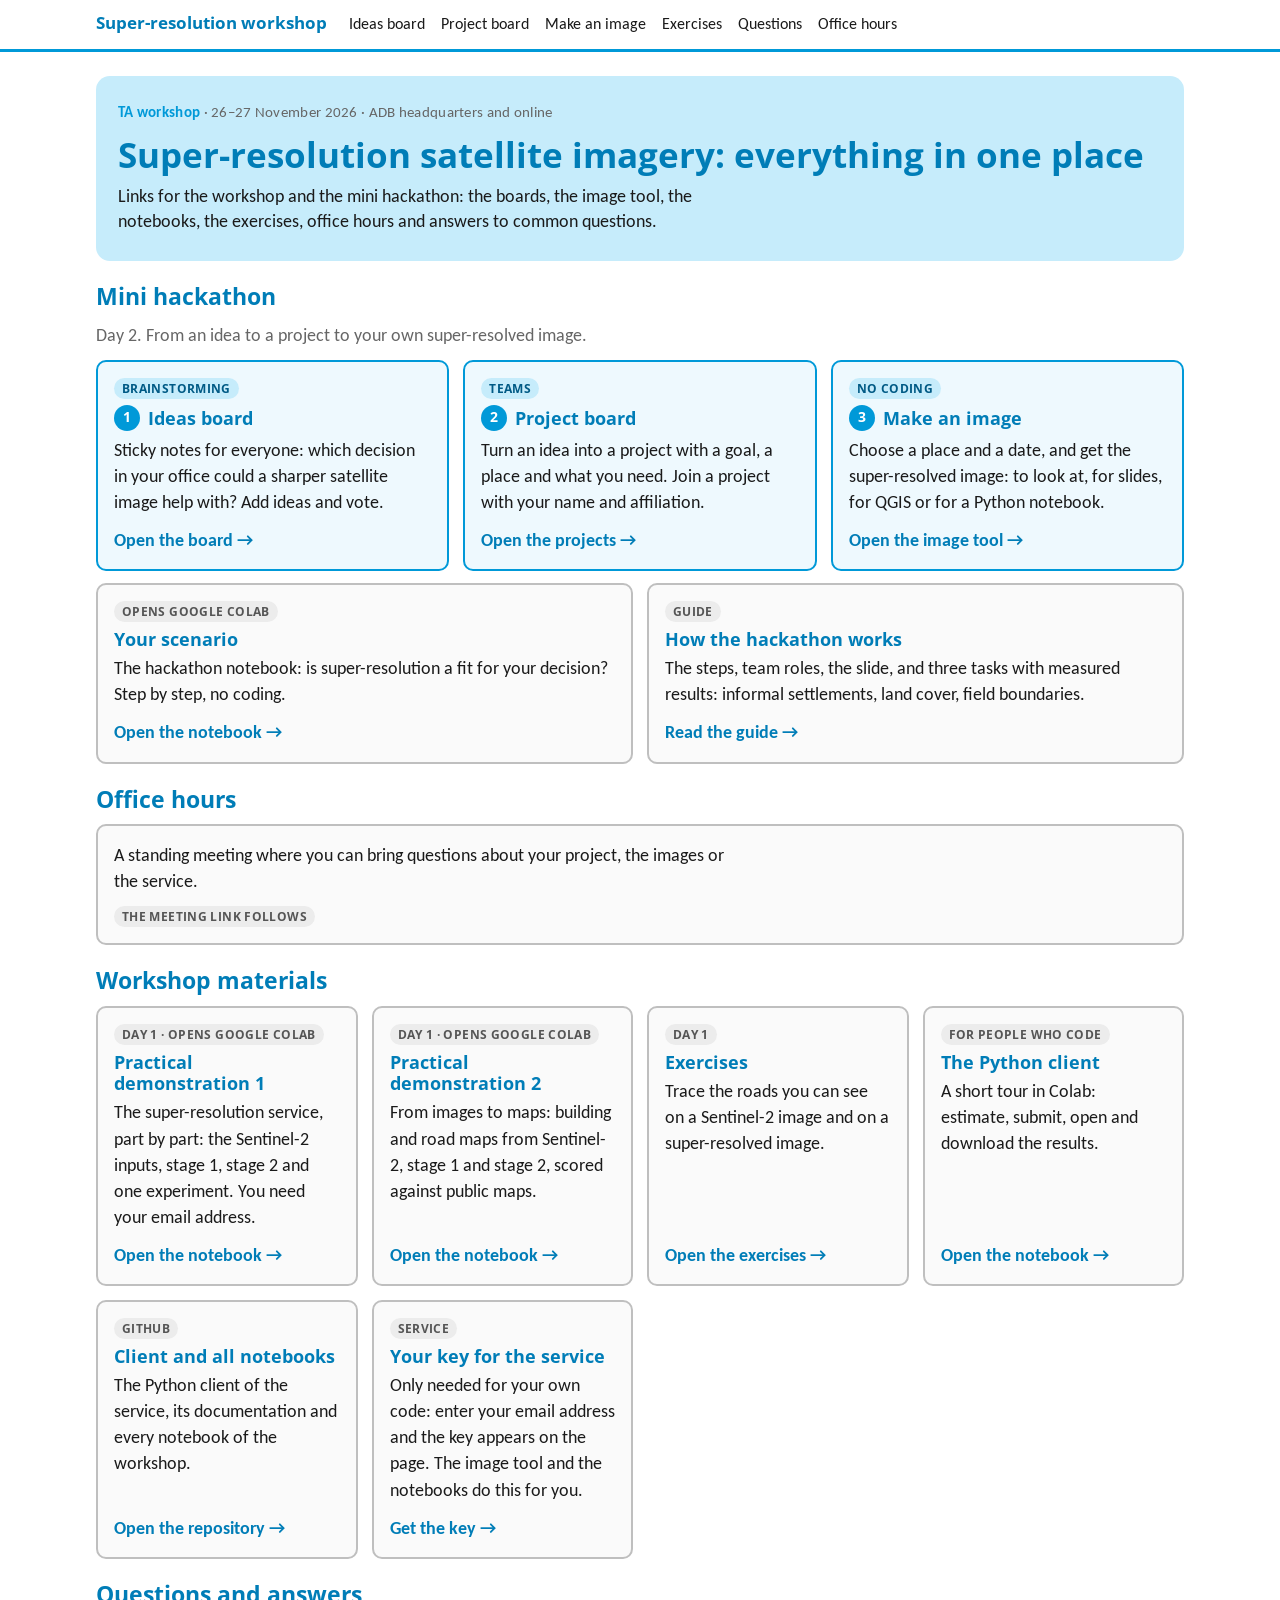
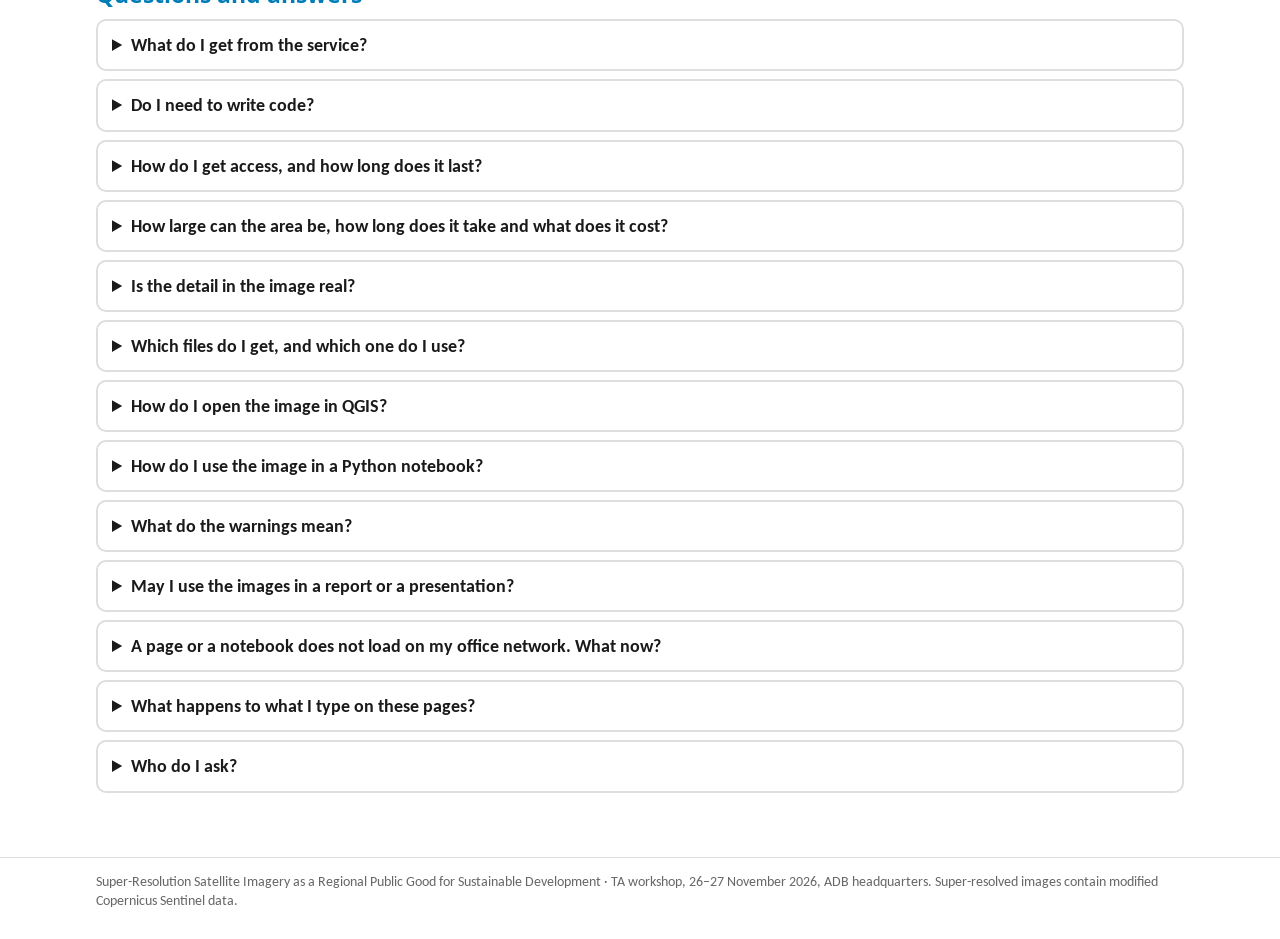
==== index.html @ 52cfe395 "Landing page for the workshop, with boards, image tool and questions The site root is now the landin" ====
<!doctype html>
<html lang="en">
<head>
<meta charset="utf-8">
<meta name="viewport" content="width=device-width,initial-scale=1,viewport-fit=cover">
<title>Super-resolution workshop · SSTA</title>
<meta name="description" content="Links for the workshop on super-resolution satellite imagery, 26–27 November 2026: ideas board, project board, image tool, notebooks, exercises, office hours and questions.">
<link rel="icon" href="data:,">
<link rel="preconnect" href="https://fonts.googleapis.com">
<link rel="stylesheet" href="https://fonts.googleapis.com/css2?family=Carlito:wght@400;700&family=Open+Sans:wght@700&display=swap">
<link rel="stylesheet" href="assets/site.css">
<style>
.hero { background: var(--wash); border-radius: 14px; padding: 26px 22px; display: flex; flex-direction: column; gap: 10px; }
.hero h1 { font-size: 2.2rem; }
.steps-row { counter-reset: st; }
#hackathon .tiles { grid-template-columns: repeat(auto-fit, minmax(245px, 1fr)); }
.steps-row .tile h3::before { counter-increment: st; content: counter(st); display: inline-grid; place-items: center; width: 26px; height: 26px; margin-right: 8px;
  border-radius: 50%; background: var(--brand); color: #fff; font-size: .9rem; vertical-align: 2px; }
section { display: flex; flex-direction: column; gap: 12px; scroll-margin-top: 12px; }
@media (max-width: 560px) { .hero h1 { font-size: 1.7rem; } }
</style>
</head>
<body>
<header class="top" data-root="" data-page="home"></header>
<main class="wrap">
  <div class="hero">
    <div class="eyebrow"><b>TA workshop</b> · 26–27 November 2026 · ADB headquarters and online</div>
    <h1>Super-resolution satellite imagery: everything in one place</h1>
    <p class="lead">Links for the workshop and the mini hackathon: the boards, the image tool, the notebooks, the exercises, office hours and answers to common questions.</p>
  </div>

  <section id="hackathon">
    <h2>Mini hackathon</h2>
    <p class="muted">Day 2. From an idea to a project to your own super-resolved image.</p>
    <div class="tiles steps-row">
      <a class="tile main" href="ideas/" data-keep>
        <span class="tag">Brainstorming</span>
        <h3>Ideas board</h3>
        <span>Sticky notes for everyone: which decision in your office could a sharper satellite image help with? Add ideas and vote.</span>
        <span class="go">Open the board →</span>
      </a>
      <a class="tile main" href="projects/" data-keep>
        <span class="tag">Teams</span>
        <h3>Project board</h3>
        <span>Turn an idea into a project with a goal, a place and what you need. Join a project with your name and affiliation.</span>
        <span class="go">Open the projects →</span>
      </a>
      <a class="tile main" href="sr/">
        <span class="tag">No coding</span>
        <h3>Make an image</h3>
        <span>Choose a place and a date, and get the super-resolved image: to look at, for slides, for QGIS or for a Python notebook.</span>
        <span class="go">Open the image tool →</span>
      </a>
    </div>
    <div class="tiles">
      <a class="tile" href="https://colab.research.google.com/github/adb-sr/sr-client/blob/main/notebooks/hackathon/scenario/hackathon_scenario.ipynb" target="_blank" rel="noopener">
        <span class="tag grey">Opens Google Colab</span>
        <h3>Your scenario</h3>
        <span>The hackathon notebook: is super-resolution a fit for your decision? Step by step, no coding.</span>
        <span class="go">Open the notebook →</span>
      </a>
      <a class="tile" href="https://github.com/adb-sr/sr-client/blob/main/notebooks/hackathon/README.md" target="_blank" rel="noopener">
        <span class="tag grey">Guide</span>
        <h3>How the hackathon works</h3>
        <span>The steps, team roles, the slide, and three tasks with measured results: informal settlements, land cover, field boundaries.</span>
        <span class="go">Read the guide →</span>
      </a>
    </div>
  </section>

  <section id="office-hours">
    <h2>Office hours</h2>
    <div class="panel" id="ohPanel">
      <p id="ohText">A standing meeting where you can bring questions about your project, the images or the service.</p>
      <div class="row"><a class="btn go" id="ohLink" target="_blank" rel="noopener" hidden>Join the office hours meeting</a>
        <span class="tag grey" id="ohSoon">The meeting link follows</span><b id="ohWhen"></b></div>
    </div>
  </section>

  <section id="materials">
    <h2>Workshop materials</h2>
    <div class="tiles">
      <a class="tile" href="https://colab.research.google.com/github/adb-sr/sr-client/blob/main/notebooks/demo1_super_resolution.ipynb" target="_blank" rel="noopener">
        <span class="tag grey">Day 1 · Opens Google Colab</span>
        <h3>Practical demonstration 1</h3>
        <span>The super-resolution service, part by part: the Sentinel-2 inputs, stage 1, stage 2 and one experiment. You need your email address.</span>
        <span class="go">Open the notebook →</span>
      </a>
      <a class="tile" href="https://colab.research.google.com/github/adb-sr/sr-client/blob/main/notebooks/demo2_use_cases.ipynb" target="_blank" rel="noopener">
        <span class="tag grey">Day 1 · Opens Google Colab</span>
        <h3>Practical demonstration 2</h3>
        <span>From images to maps: building and road maps from Sentinel-2, stage 1 and stage 2, scored against public maps.</span>
        <span class="go">Open the notebook →</span>
      </a>
      <a class="tile" href="exercises/" data-keep>
        <span class="tag grey">Day 1</span>
        <h3>Exercises</h3>
        <span>Trace the roads you can see on a Sentinel-2 image and on a super-resolved image.</span>
        <span class="go">Open the exercises →</span>
      </a>
      <a class="tile" href="https://colab.research.google.com/github/adb-sr/sr-client/blob/main/notebooks/workshop.ipynb" target="_blank" rel="noopener">
        <span class="tag grey">For people who code</span>
        <h3>The Python client</h3>
        <span>A short tour in Colab: estimate, submit, open and download the results.</span>
        <span class="go">Open the notebook →</span>
      </a>
      <a class="tile" href="https://github.com/adb-sr/sr-client" target="_blank" rel="noopener">
        <span class="tag grey">GitHub</span>
        <h3>Client and all notebooks</h3>
        <span>The Python client of the service, its documentation and every notebook of the workshop.</span>
        <span class="go">Open the repository →</span>
      </a>
      <a class="tile" id="keyLink" href="#" target="_blank" rel="noopener">
        <span class="tag grey">Service</span>
        <h3>Your key for the service</h3>
        <span>Only needed for your own code: enter your email address and the key appears on the page. The image tool and the notebooks do this for you.</span>
        <span class="go">Get the key →</span>
      </a>
    </div>
  </section>

  <section id="faq">
    <h2>Questions and answers</h2>
    <div class="faq">
      <details><summary>What do I get from the service?</summary><div class="a">
        <p>You choose a place and a date. The service finds clear Sentinel-2 images (10 m pixels) from around that date and makes a super-resolved image with 2.5 m pixels, in red, green, blue and near-infrared.</p>
        <ul><li><b>Stage 1</b> combines up to 8 Sentinel-2 images of the same place into one sharper image.</li>
          <li><b>Stage 2</b> refines the stage 1 image with a diffusion model. It looks sharper, and more of its fine detail is generated by the model.</li></ul>
      </div></details>
      <details><summary>Do I need to write code?</summary><div class="a">
        <p>No. <a href="sr/">Make an image</a> runs in the browser. The notebooks run in Google Colab with nothing to install: you run the cells from top to bottom. If you do code, the <a href="https://github.com/adb-sr/sr-client" target="_blank" rel="noopener">Python client</a> gives you the same service in a few lines.</p>
      </div></details>
      <details><summary>How do I get access, and how long does it last?</summary><div class="a">
        <p>Type your email address on the <a href="sr/">Make an image</a> page or in a notebook. The service makes a key for that address, and the same address always gets the same key back. Nothing is sent to your inbox.</p>
        <p>A workshop key allows areas up to 5 km × 5 km and has a budget of USD 3. Keys from the workshop sign-up stop working on 28 November 2026 at 08:00 Manila time. If you want to continue after that, come to the <a href="#office-hours">office hours</a>.</p>
      </div></details>
      <details><summary>How large can the area be, how long does it take and what does it cost?</summary><div class="a">
        <div class="scroll-x"><table class="plain">
          <tr><th>Area</th><th>Time, both stages</th><th>From your budget</th></tr>
          <tr><td>2 km × 2 km</td><td>about 2 to 6 minutes</td><td>about USD 0.10</td></tr>
          <tr><td>5 km × 5 km (the largest)</td><td>about 6 to 8 minutes</td><td>about USD 0.35</td></tr>
        </table></div>
        <p>Stage 1 alone is faster and costs much less. “Check first” on the image page shows the cost for your area before anything runs, and that check is free. If someone made the same image with the same settings in the last three days, you get it at once and it costs nothing. The ready-made areas work this way.</p>
      </div></details>
      <details><summary>Is the detail in the image real?</summary><div class="a">
        <p>Not all of it. Stage 1 is built from several real Sentinel-2 images of the place. Stage 2 adds detail that looks plausible for this kind of place: the outline of a large building is usually right, the texture of a roof may be invented.</p>
        <p>So treat fine detail as a good guess, not a measurement. Before a decision depends on it, test the images for your task against a real high-resolution image or a field visit. Where you need measured values, for example a vegetation index, use stage 1 or the Sentinel-2 image.</p>
      </div></details>
      <details><summary>Which files do I get, and which one do I use?</summary><div class="a">
        <div class="scroll-x"><table class="plain">
          <tr><th>For</th><th>File</th><th>What it is</th></tr>
          <tr><td>Slides, documents</td><td><code>stage2_preview.png</code>, <code>stage1_preview.png</code></td><td>Colour picture, ready to paste</td></tr>
          <tr><td>QGIS, GIS, analysis</td><td><code>stage2_sr.tif</code>, <code>stage1_sr.tif</code></td><td>GeoTIFF with red, green, blue and near-infrared at 2.5 m, as reflectance × 10000</td></tr>
          <tr><td>Comparison</td><td><code>lr_reference.tif</code></td><td>The Sentinel-2 input (10 m) on the same grid</td></tr>
          <tr><td>Quality check</td><td><code>validity.tif</code></td><td>0 no data · 1 valid · 2 fewer than 4 different clear images</td></tr>
          <tr><td>More bands</td><td><code>bands20_sr.tif</code></td><td>Red-edge and short-wave infrared bands at 2.5 m</td></tr>
          <tr><td>Record</td><td><code>manifest.json</code></td><td>The Sentinel-2 images used, the settings, the cost and the warnings</td></tr>
        </table></div>
        <p>Files are kept for 30 days. A download link works for 7 days; open the image again on the image page to get fresh links.</p>
      </div></details>
      <details><summary>How do I open the image in QGIS?</summary><div class="a">
        <ol><li>On the image page, download <code>stage2_sr.tif</code> (or copy its link).</li>
          <li>Drag the file into QGIS. For a link: Layer → Add Layer → Add Raster Layer, source type “Protocol: HTTP(S)”, paste the link.</li>
          <li>If the image looks dark: Layer Properties → Symbology, set Min 0 and Max 3000 for the red, green and blue band. Bands 1 to 4 are red, green, blue and near-infrared.</li></ol>
      </div></details>
      <details><summary>How do I use the image in a Python notebook?</summary><div class="a">
        <p>The image page shows these lines with your own image filled in:</p>
        <pre>!pip install -q "sr-client[geo,viz] @ git+https://github.com/adb-sr/sr-client"
from sr_client import SRClient
sr = SRClient("srk_...", url="<span class="svc"></span>")
job = sr.job("the id of your image")
image = job.open("stage2_sr.tif")     # xarray, reflectance 0 to 1
job.download("results/")              # all files</pre>
      </div></details>
      <details><summary>What do the warnings mean?</summary><div class="a">
        <p>A warning never stops an image. It tells you where to look twice.</p>
        <ul><li><b>water</b>: much of the area is water. Super-resolution removes detail in shallow water, so use the Sentinel-2 image there.</li>
          <li><b>low_diversity</b>: fewer than 4 different clear Sentinel-2 images were found for part of the area. The result can be less sharp there. A longer search period or a higher cloud limit helps.</li>
          <li><b>nodata</b>: part of the area has no clear image and stays empty.</li>
          <li><b>haze</b>: the Sentinel-2 images look hazy. Try another date.</li>
          <li><b>missing_tiles</b>: part of the area could not be processed. Run it again.</li></ul>
      </div></details>
      <details><summary>May I use the images in a report or a presentation?</summary><div class="a">
        <p>Yes. Say that it is a super-resolved (AI-enhanced) Sentinel-2 image, so that nobody takes it for a real high-resolution photo, and add the credit “Contains modified Copernicus Sentinel data” with the year of the image.</p>
      </div></details>
      <details><summary>A page or a notebook does not load on my office network. What now?</summary><div class="a">
        <p>Some office networks block this site, Google Colab or the image service. Try mobile data or another network. The tracing exercise also exists <a href="exercises/">as a Colab notebook</a>. If nothing works, follow on a teammate's screen and tell the workshop team.</p>
      </div></details>
      <details><summary>What happens to what I type on these pages?</summary><div class="a">
        <ul><li><b>Ideas and projects</b> (text, name, affiliation) are stored in a Google Sheet of the workshop team, and everyone with the link can read them on the boards.</li>
          <li><b>Your email address</b> on the image page goes only to the image service, which stores it with your key. Your key is kept in your own browser.</li>
          <li><b>The tracing exercise</b> stores your lines and scores without a name.</li></ul>
      </div></details>
      <details><summary>Who do I ask?</summary><div class="a">
        <p id="contact">Ask the workshop team in the room or in the meeting chat, or come to the <a href="#office-hours">office hours</a>.</p>
      </div></details>
    </div>
  </section>
</main>
<footer class="foot"></footer>
<script src="config.js"></script>
<script src="assets/site.js"></script>
<script>
// keep a rehearsal session (?s=name) on the links to the boards and exercises
const keep = location.search.match(/[?&]s=[\w-]+/);
if (keep) for (const a of document.querySelectorAll("a[data-keep]")) a.href += "?" + keep[0].slice(1);
// links that come from config.js
$("keyLink").href = SR_SERVICE + "/signup";
for (const s of document.querySelectorAll(".svc")) s.textContent = SR_SERVICE;
const oh = safeUrl(OFFICE_HOURS.url);
if (oh) { $("ohLink").href = oh; $("ohLink").hidden = false; $("ohSoon").hidden = true; }
if (OFFICE_HOURS.when) $("ohWhen").textContent = OFFICE_HOURS.when;
if (CONTACT.email || CONTACT.name) {
  const p = $("contact"); p.append(" You can also write to ");
  p.append(CONTACT.email ? el("a", { href: "mailto:" + CONTACT.email, text: CONTACT.name || CONTACT.email }) : CONTACT.name, ".");
}
// open the answer a link points to
if (location.hash === "#faq") document.getElementById("faq").scrollIntoView();
</script>
</body>
</html>
---- assets/site.css ----
/* SSTA workshop site: the look of the slides (white page, ADB-blue Segoe UI headings, Calibri body,
   light-grey rounded cards; green = our model, grey = Sentinel-2). Single light look.
   The tracing exercise keeps its own exercises/trace/style.css with the same colours. */
:root {
  --page: #ffffff;
  --ink: #1a1a1a;
  --muted: #666666;
  --title: #007db7;
  --brand: #0099d8;
  --wash: #c6ecfb;
  --wash-soft: #eef9fe;
  --card: #fafafa;
  --card-edge: #bfbfbf;
  --line: #dedede;
  --model: #1f8a70;
  --model-fill: #e9f3f1;
  --s2: #737373;
  --warn: #9a5b00;
  --warn-fill: #fff4dc;
  --bad: #b3361a;
  --bad-fill: #fdebe6;
  --note-yellow: #fff2a8;
  --note-green: #d3efb4;
  --note-blue: #c6ecfb;
  --note-pink: #ffd3dc;
  --note-orange: #ffd9a8;
  --head: "Segoe UI", "Open Sans", system-ui, -apple-system, sans-serif;
  --body: Calibri, Carlito, "Segoe UI", system-ui, sans-serif;
  color-scheme: light;
}
*, *::before, *::after { box-sizing: border-box; }
html { -webkit-text-size-adjust: 100%; }
body { margin: 0; background: var(--page); color: var(--ink); font-family: var(--body); font-size: 18px; line-height: 1.45; }
a { color: var(--title); }
a:focus-visible, button:focus-visible, summary:focus-visible, input:focus-visible, textarea:focus-visible, select:focus-visible {
  outline: 3px solid #fdb515; outline-offset: 2px; }
h1, h2, h3 { font-family: var(--head); font-weight: 700; color: var(--title); line-height: 1.15; margin: 0; text-wrap: balance; }
h1 { font-size: 2rem; }
h2 { font-size: 1.45rem; }
h3 { font-size: 1.1rem; color: var(--ink); }
p { margin: 0; max-width: 70ch; }
code, pre { font: .85rem/1.5 ui-monospace, SFMono-Regular, Menlo, Consolas, monospace; }
pre { margin: 0; background: #f3f3f3; border: 1px solid var(--line); border-radius: 8px; padding: 10px 12px; overflow-x: auto; white-space: pre; }
[hidden] { display: none !important; }

/* top bar */
.top { border-bottom: 3px solid var(--brand); background: #fff; }
.top .in { max-width: 1120px; margin: 0 auto; padding: 10px 16px; display: flex; flex-wrap: wrap; gap: 6px 22px; align-items: baseline; }
.top .home { font: 700 1.05rem var(--head); color: var(--title); text-decoration: none; }
.top nav { display: flex; flex-wrap: wrap; gap: 4px 16px; font-size: 1rem; }
.top nav a { text-decoration: none; color: var(--ink); padding: 2px 0; border-bottom: 2px solid transparent; }
.top nav a:hover { border-bottom-color: var(--card-edge); }
.top nav a[aria-current="page"] { border-bottom-color: var(--brand); color: var(--title); font-weight: 700; }

.wrap { max-width: 1120px; margin: 0 auto; padding: 24px 16px 56px; display: flex; flex-direction: column; gap: 22px; }
.wrap.narrow { max-width: 820px; }
.stack { display: flex; flex-direction: column; gap: 12px; }
.row { display: flex; flex-wrap: wrap; gap: 10px; align-items: center; }
.spread { justify-content: space-between; }
.eyebrow { font-size: .92rem; color: var(--muted); letter-spacing: .02em; }
.eyebrow b { color: var(--brand); }
.lead { font-size: 1.1rem; }
.muted { color: var(--muted); }
.small { font-size: .88rem; color: var(--muted); }

/* link cards */
.tiles { display: grid; grid-template-columns: repeat(auto-fill, minmax(245px, 1fr)); gap: 14px; }
.tile { display: flex; flex-direction: column; gap: 6px; padding: 16px; border: 2px solid var(--card-edge); border-radius: 10px;
  background: var(--card); color: var(--ink); text-decoration: none; min-width: 0; }
a.tile:hover { border-color: var(--brand); background: var(--wash-soft); }
.tile h3 { color: var(--title); font-size: 1.15rem; }
.tile .go { margin-top: auto; padding-top: 6px; font-weight: 700; color: var(--title); }
.tile.main { border-color: var(--brand); background: var(--wash-soft); }
.tile.off { border-style: dashed; color: var(--muted); }
.tile.off h3 { color: var(--muted); }
.tag { display: inline-block; align-self: flex-start; font: 700 .78rem var(--head); letter-spacing: .03em; text-transform: uppercase;
  padding: 2px 8px; border-radius: 999px; background: var(--wash); color: #005a85; }
.tag.grey { background: #ececec; color: #555; }
.tag.green { background: var(--model-fill); color: var(--model); }

/* buttons and forms */
button, .btn { font: 700 1rem var(--body); border-radius: 8px; padding: 9px 16px; border: 2px solid var(--card-edge); background: #fff;
  color: var(--ink); cursor: pointer; text-decoration: none; display: inline-flex; align-items: center; gap: 6px; }
button.go, .btn.go { background: var(--title); border-color: var(--title); color: #fff; }
button.quiet { border-color: transparent; background: transparent; padding: 4px 8px; color: var(--title); }
button.small-btn, .btn.small-btn { padding: 4px 10px; font-size: .9rem; }
button:disabled { opacity: .5; cursor: default; }
label { display: flex; flex-direction: column; gap: 4px; font-weight: 700; font-size: .95rem; min-width: 0; }
label .hint { font-weight: 400; color: var(--muted); font-size: .88rem; }
input, textarea, select { font: 1rem var(--body); padding: 9px 11px; border: 2px solid var(--card-edge); border-radius: 8px; background: #fff;
  color: var(--ink); min-width: 0; width: 100%; }
textarea { resize: vertical; min-height: 4.2em; }
input[type="checkbox"], input[type="radio"] { width: auto; }
input[type="range"] { padding: 0; border: 0; }
label.check { flex-direction: row; align-items: center; gap: 8px; font-weight: 400; }
.fields { display: grid; grid-template-columns: repeat(auto-fit, minmax(210px, 1fr)); gap: 12px; }

.panel { border: 2px solid var(--card-edge); border-radius: 10px; background: var(--card); padding: 16px; display: flex; flex-direction: column; gap: 12px; min-width: 0; }
.panel.blue { border-color: var(--brand); background: var(--wash-soft); }
.note-box { background: var(--wash); border-radius: 10px; padding: 12px 14px; }
.warn-box { background: var(--warn-fill); border-left: 5px solid #fdb515; border-radius: 6px; padding: 10px 14px; }
.bad-box { background: var(--bad-fill); border-left: 5px solid var(--bad); border-radius: 6px; padding: 10px 14px; }
.ok-box { background: var(--model-fill); border-left: 5px solid var(--model); border-radius: 6px; padding: 10px 14px; }
.status { font-size: .88rem; color: var(--muted); display: inline-flex; align-items: center; gap: 6px; }
.status::before { content: ""; width: 9px; height: 9px; border-radius: 50%; background: var(--card-edge); }
.status.live::before { background: var(--model); }
.status.off::before { background: var(--bad); }

/* dialogs */
dialog { border: 2px solid var(--brand); border-radius: 12px; padding: 0; width: min(560px, calc(100vw - 24px)); color: var(--ink); font: inherit; }
dialog::backdrop { background: rgba(0, 40, 60, .45); }
dialog form { display: flex; flex-direction: column; gap: 12px; padding: 18px; }
dialog h2 { font-size: 1.3rem; }
.actions { display: flex; flex-wrap: wrap; gap: 10px; justify-content: flex-end; }

/* questions and answers */
.faq { display: flex; flex-direction: column; gap: 8px; }
.faq details { border: 2px solid var(--line); border-radius: 10px; background: #fff; }
.faq details[open] { border-color: var(--brand); }
.faq summary { cursor: pointer; padding: 11px 14px; font-weight: 700; list-style-position: inside; }
.faq .a { padding: 0 14px 14px; display: flex; flex-direction: column; gap: 8px; }
.faq ul, .faq ol { margin: 0; padding-left: 1.3em; }

table.plain { border-collapse: collapse; width: 100%; font-size: .95rem; }
table.plain th, table.plain td { text-align: left; padding: 6px 10px 6px 0; border-bottom: 1px solid var(--line); vertical-align: top; }
table.plain th { font-family: var(--head); font-size: .85rem; color: var(--muted); font-weight: 700; }
.scroll-x { overflow-x: auto; }

footer.foot { border-top: 1px solid var(--line); margin-top: 8px; }
footer.foot .in { max-width: 1120px; margin: 0 auto; padding: 14px 16px 28px; font-size: .85rem; color: var(--muted); }

@media (max-width: 560px) { h1 { font-size: 1.6rem; } body { font-size: 17px; } }
@media (prefers-reduced-motion: reduce) { * { transition: none !important; animation: none !important; } }
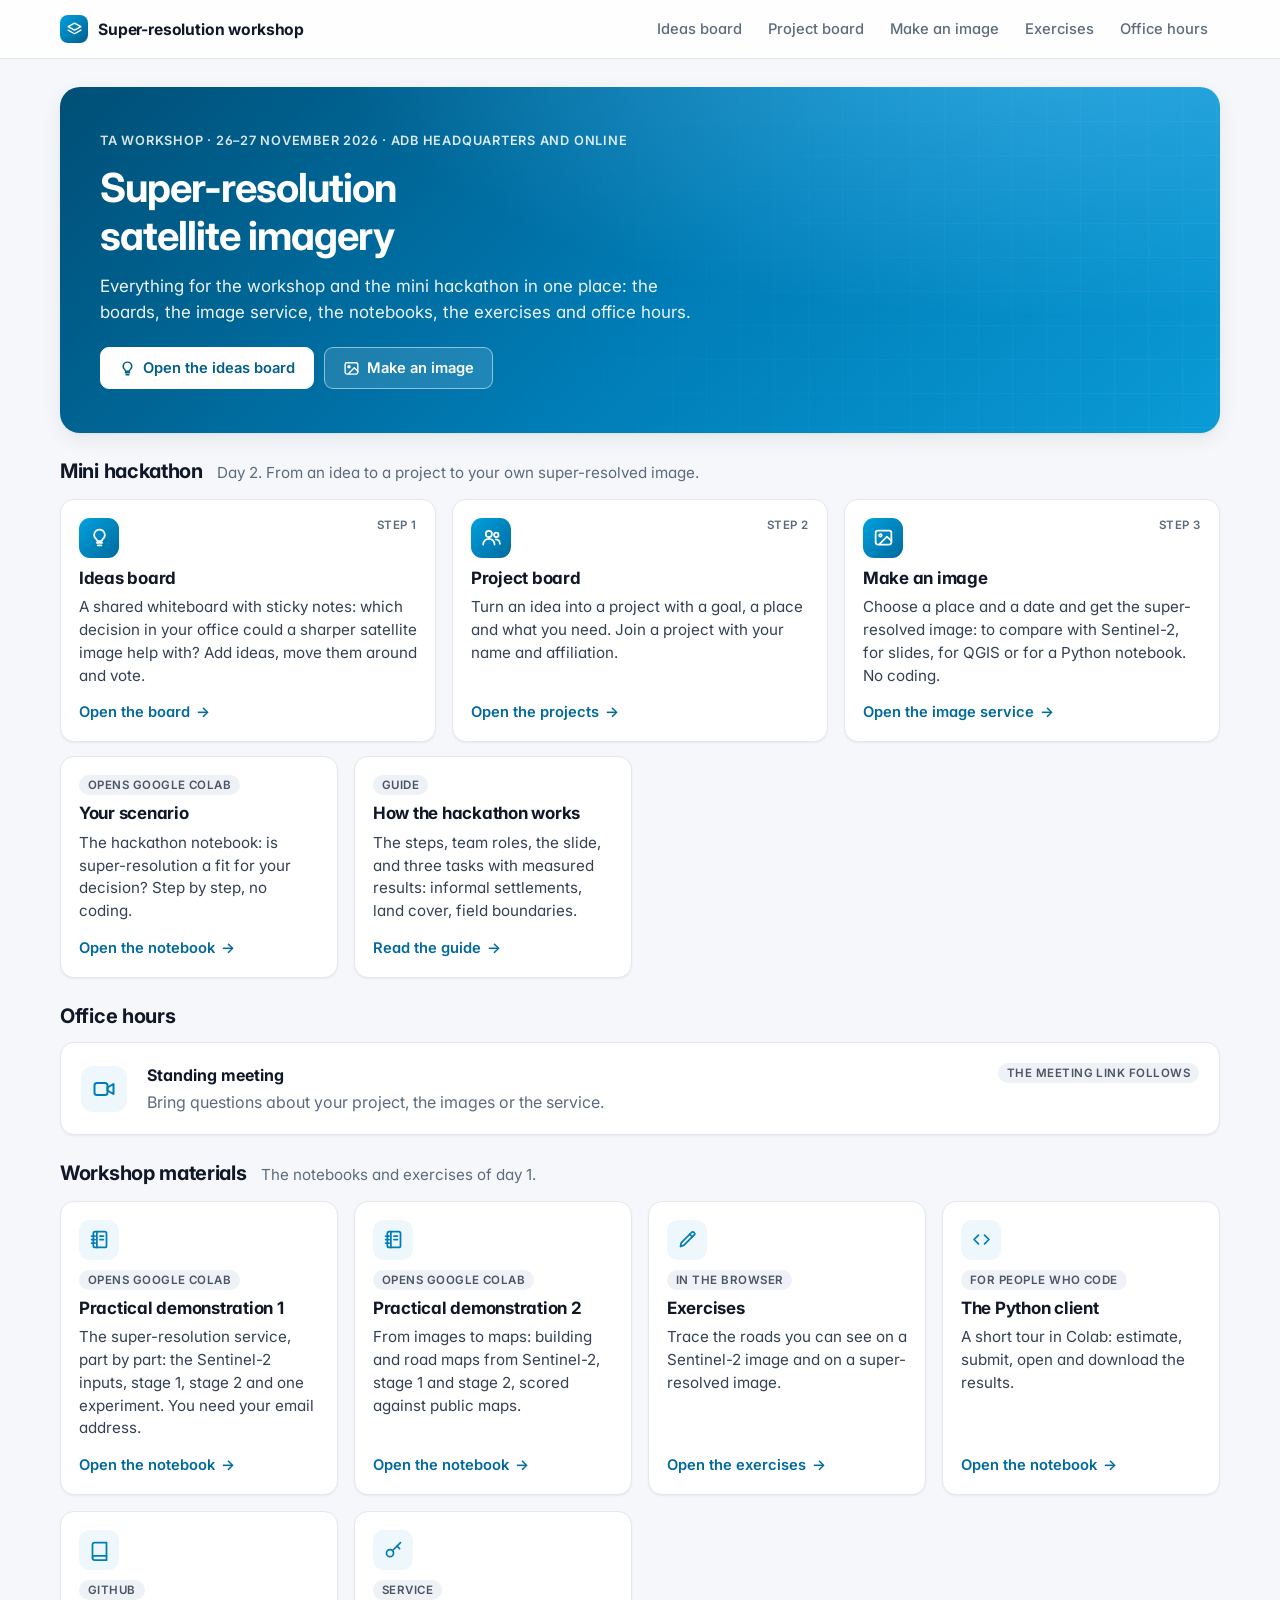
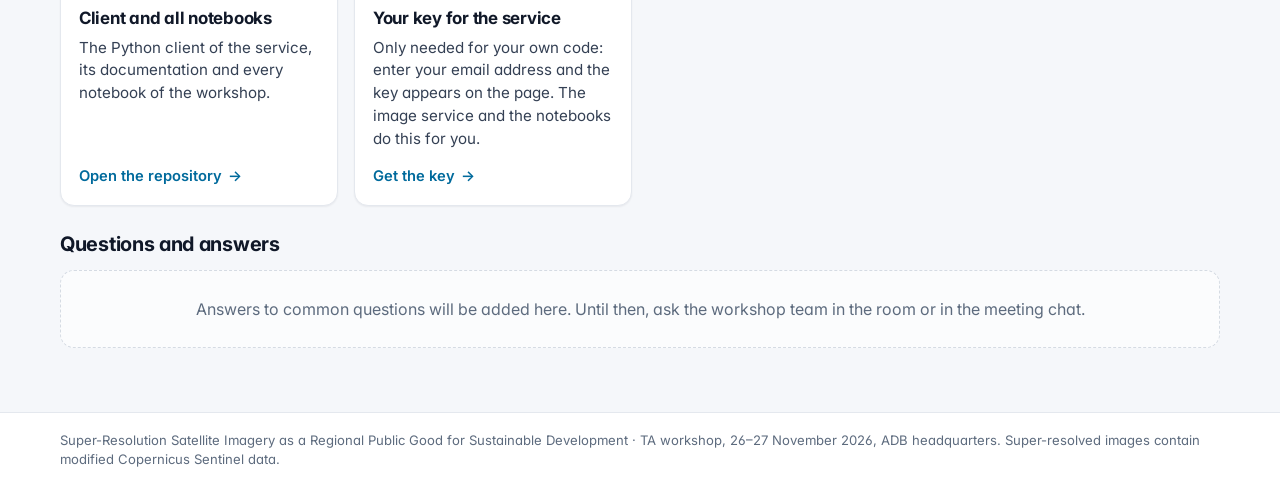
==== commit 4216ac9f: "Whiteboard with movable notes, new look, image page as a service console - Ideas board: free-form wh" ====
--- a/index.html
+++ b/index.html
@@ -4,52 +4,74 @@
 <meta charset="utf-8">
 <meta name="viewport" content="width=device-width,initial-scale=1,viewport-fit=cover">
 <title>Super-resolution workshop · SSTA</title>
-<meta name="description" content="Links for the workshop on super-resolution satellite imagery, 26–27 November 2026: ideas board, project board, image tool, notebooks, exercises, office hours and questions.">
+<meta name="description" content="Links for the workshop on super-resolution satellite imagery, 26–27 November 2026: ideas board, project board, image service, notebooks, exercises and office hours.">
 <link rel="icon" href="data:,">
 <link rel="preconnect" href="https://fonts.googleapis.com">
-<link rel="stylesheet" href="https://fonts.googleapis.com/css2?family=Carlito:wght@400;700&family=Open+Sans:wght@700&display=swap">
+<link rel="preconnect" href="https://fonts.gstatic.com" crossorigin>
+<link rel="stylesheet" href="https://fonts.googleapis.com/css2?family=Inter:wght@400;500;600;700&display=swap">
 <link rel="stylesheet" href="assets/site.css">
 <style>
-.hero { background: var(--wash); border-radius: 14px; padding: 26px 22px; display: flex; flex-direction: column; gap: 10px; }
-.hero h1 { font-size: 2.2rem; }
-.steps-row { counter-reset: st; }
-#hackathon .tiles { grid-template-columns: repeat(auto-fit, minmax(245px, 1fr)); }
-.steps-row .tile h3::before { counter-increment: st; content: counter(st); display: inline-grid; place-items: center; width: 26px; height: 26px; margin-right: 8px;
-  border-radius: 50%; background: var(--brand); color: #fff; font-size: .9rem; vertical-align: 2px; }
-section { display: flex; flex-direction: column; gap: 12px; scroll-margin-top: 12px; }
-@media (max-width: 560px) { .hero h1 { font-size: 1.7rem; } }
+.hero { position: relative; overflow: hidden; border-radius: 20px; padding: 44px 40px; display: flex; flex-direction: column; gap: 14px; color: #fff;
+  background: radial-gradient(1200px 500px at 85% -20%, rgba(87, 200, 255, .55), transparent 60%), linear-gradient(135deg, #004f76 0%, #007db7 55%, #0a9bd6 100%);
+  box-shadow: var(--shadow-m); }
+.hero::after { content: ""; position: absolute; inset: 0; pointer-events: none; opacity: .5;
+  background-image: linear-gradient(rgba(255,255,255,.09) 1px, transparent 1px), linear-gradient(90deg, rgba(255,255,255,.09) 1px, transparent 1px);
+  background-size: 34px 34px; mask-image: linear-gradient(100deg, transparent 35%, #000 100%); -webkit-mask-image: linear-gradient(100deg, transparent 35%, #000 100%); }
+.hero > * { position: relative; z-index: 1; }
+.hero .eyebrow, .hero .eyebrow b { color: rgba(255, 255, 255, .85); }
+.hero h1 { color: #fff; font-size: 2.5rem; max-width: 18ch; }
+.hero .lead { color: rgba(255, 255, 255, .92); max-width: 56ch; }
+.hero .row { margin-top: 8px; }
+.hero .btn { border-color: rgba(255, 255, 255, .5); background: rgba(255, 255, 255, .12); color: #fff; box-shadow: none; min-height: 42px; padding: 9px 18px; }
+.hero .btn:hover { background: rgba(255, 255, 255, .22); border-color: #fff; }
+.hero .btn.go { background: #fff; color: var(--brand-dark); border-color: #fff; }
+.hero .btn.go:hover { background: #eaf6fc; }
+section { display: flex; flex-direction: column; gap: 14px; scroll-margin-top: 76px; }
+.sec-head { display: flex; flex-wrap: wrap; align-items: baseline; gap: 4px 14px; }
+.sec-head p { color: var(--muted); font-size: .95rem; }
+#hackathon .tiles.steps-row { grid-template-columns: repeat(auto-fit, minmax(255px, 1fr)); counter-reset: st; }
+.steps-row .tile::before { counter-increment: st; content: "Step " counter(st); position: absolute; top: 18px; right: 18px; font: 600 .72rem var(--head);
+  letter-spacing: .05em; text-transform: uppercase; color: var(--muted); }
+.oh { flex-direction: row; flex-wrap: wrap; align-items: center; gap: 16px 20px; }
+.oh .icon { width: 46px; height: 46px; border-radius: 12px; background: var(--wash-soft); color: var(--brand); display: grid; place-items: center; flex: none; }
+.oh .icon svg { width: 24px; height: 24px; }
+.oh .txt { flex: 1 1 320px; display: flex; flex-direction: column; gap: 3px; }
+@media (max-width: 640px) { .hero { padding: 28px 22px; border-radius: 16px; } .hero h1 { font-size: 1.8rem; } }
 </style>
 </head>
 <body>
 <header class="top" data-root="" data-page="home"></header>
 <main class="wrap">
   <div class="hero">
-    <div class="eyebrow"><b>TA workshop</b> · 26–27 November 2026 · ADB headquarters and online</div>
-    <h1>Super-resolution satellite imagery: everything in one place</h1>
-    <p class="lead">Links for the workshop and the mini hackathon: the boards, the image tool, the notebooks, the exercises, office hours and answers to common questions.</p>
+    <div class="eyebrow">TA workshop · 26–27 November 2026 · ADB headquarters and online</div>
+    <h1>Super-resolution satellite imagery</h1>
+    <p class="lead">Everything for the workshop and the mini hackathon in one place: the boards, the image service, the notebooks, the exercises and office hours.</p>
+    <div class="row">
+      <a class="btn go" href="ideas/" data-keep><i data-icon="bulb"></i>Open the ideas board</a>
+      <a class="btn" href="sr/"><i data-icon="image"></i>Make an image</a>
+    </div>
   </div>
 
   <section id="hackathon">
-    <h2>Mini hackathon</h2>
-    <p class="muted">Day 2. From an idea to a project to your own super-resolved image.</p>
+    <div class="sec-head"><h2>Mini hackathon</h2><p>Day 2. From an idea to a project to your own super-resolved image.</p></div>
     <div class="tiles steps-row">
       <a class="tile main" href="ideas/" data-keep>
-        <span class="tag">Brainstorming</span>
+        <span class="icon"><i data-icon="bulb"></i></span>
         <h3>Ideas board</h3>
-        <span>Sticky notes for everyone: which decision in your office could a sharper satellite image help with? Add ideas and vote.</span>
-        <span class="go">Open the board →</span>
+        <span>A shared whiteboard with sticky notes: which decision in your office could a sharper satellite image help with? Add ideas, move them around and vote.</span>
+        <span class="go">Open the board</span>
       </a>
       <a class="tile main" href="projects/" data-keep>
-        <span class="tag">Teams</span>
+        <span class="icon"><i data-icon="users"></i></span>
         <h3>Project board</h3>
         <span>Turn an idea into a project with a goal, a place and what you need. Join a project with your name and affiliation.</span>
-        <span class="go">Open the projects →</span>
+        <span class="go">Open the projects</span>
       </a>
       <a class="tile main" href="sr/">
-        <span class="tag">No coding</span>
+        <span class="icon"><i data-icon="image"></i></span>
         <h3>Make an image</h3>
-        <span>Choose a place and a date, and get the super-resolved image: to look at, for slides, for QGIS or for a Python notebook.</span>
-        <span class="go">Open the image tool →</span>
+        <span>Choose a place and a date and get the super-resolved image: to compare with Sentinel-2, for slides, for QGIS or for a Python notebook. No coding.</span>
+        <span class="go">Open the image service</span>
       </a>
     </div>
     <div class="tiles">
@@ -57,144 +79,81 @@
         <span class="tag grey">Opens Google Colab</span>
         <h3>Your scenario</h3>
         <span>The hackathon notebook: is super-resolution a fit for your decision? Step by step, no coding.</span>
-        <span class="go">Open the notebook →</span>
+        <span class="go">Open the notebook</span>
       </a>
       <a class="tile" href="https://github.com/adb-sr/sr-client/blob/main/notebooks/hackathon/README.md" target="_blank" rel="noopener">
         <span class="tag grey">Guide</span>
         <h3>How the hackathon works</h3>
         <span>The steps, team roles, the slide, and three tasks with measured results: informal settlements, land cover, field boundaries.</span>
-        <span class="go">Read the guide →</span>
+        <span class="go">Read the guide</span>
       </a>
     </div>
   </section>
 
   <section id="office-hours">
-    <h2>Office hours</h2>
-    <div class="panel" id="ohPanel">
-      <p id="ohText">A standing meeting where you can bring questions about your project, the images or the service.</p>
-      <div class="row"><a class="btn go" id="ohLink" target="_blank" rel="noopener" hidden>Join the office hours meeting</a>
-        <span class="tag grey" id="ohSoon">The meeting link follows</span><b id="ohWhen"></b></div>
+    <div class="sec-head"><h2>Office hours</h2></div>
+    <div class="panel oh">
+      <span class="icon"><i data-icon="video"></i></span>
+      <div class="txt">
+        <b id="ohWhen">Standing meeting</b>
+        <span class="muted" id="ohText">Bring questions about your project, the images or the service.</span>
+      </div>
+      <a class="btn go" id="ohLink" target="_blank" rel="noopener" hidden><i data-icon="video"></i>Join the meeting</a>
+      <span class="tag grey" id="ohSoon">The meeting link follows</span>
     </div>
   </section>
 
   <section id="materials">
-    <h2>Workshop materials</h2>
+    <div class="sec-head"><h2>Workshop materials</h2><p>The notebooks and exercises of day 1.</p></div>
     <div class="tiles">
       <a class="tile" href="https://colab.research.google.com/github/adb-sr/sr-client/blob/main/notebooks/demo1_super_resolution.ipynb" target="_blank" rel="noopener">
-        <span class="tag grey">Day 1 · Opens Google Colab</span>
+        <span class="icon"><i data-icon="notebook"></i></span>
+        <span class="tag grey">Opens Google Colab</span>
         <h3>Practical demonstration 1</h3>
         <span>The super-resolution service, part by part: the Sentinel-2 inputs, stage 1, stage 2 and one experiment. You need your email address.</span>
-        <span class="go">Open the notebook →</span>
+        <span class="go">Open the notebook</span>
       </a>
       <a class="tile" href="https://colab.research.google.com/github/adb-sr/sr-client/blob/main/notebooks/demo2_use_cases.ipynb" target="_blank" rel="noopener">
-        <span class="tag grey">Day 1 · Opens Google Colab</span>
+        <span class="icon"><i data-icon="notebook"></i></span>
+        <span class="tag grey">Opens Google Colab</span>
         <h3>Practical demonstration 2</h3>
         <span>From images to maps: building and road maps from Sentinel-2, stage 1 and stage 2, scored against public maps.</span>
-        <span class="go">Open the notebook →</span>
+        <span class="go">Open the notebook</span>
       </a>
       <a class="tile" href="exercises/" data-keep>
-        <span class="tag grey">Day 1</span>
+        <span class="icon"><i data-icon="pen"></i></span>
+        <span class="tag grey">In the browser</span>
         <h3>Exercises</h3>
         <span>Trace the roads you can see on a Sentinel-2 image and on a super-resolved image.</span>
-        <span class="go">Open the exercises →</span>
+        <span class="go">Open the exercises</span>
       </a>
       <a class="tile" href="https://colab.research.google.com/github/adb-sr/sr-client/blob/main/notebooks/workshop.ipynb" target="_blank" rel="noopener">
+        <span class="icon"><i data-icon="code"></i></span>
         <span class="tag grey">For people who code</span>
         <h3>The Python client</h3>
         <span>A short tour in Colab: estimate, submit, open and download the results.</span>
-        <span class="go">Open the notebook →</span>
+        <span class="go">Open the notebook</span>
       </a>
       <a class="tile" href="https://github.com/adb-sr/sr-client" target="_blank" rel="noopener">
+        <span class="icon"><i data-icon="book"></i></span>
         <span class="tag grey">GitHub</span>
         <h3>Client and all notebooks</h3>
         <span>The Python client of the service, its documentation and every notebook of the workshop.</span>
-        <span class="go">Open the repository →</span>
+        <span class="go">Open the repository</span>
       </a>
       <a class="tile" id="keyLink" href="#" target="_blank" rel="noopener">
+        <span class="icon"><i data-icon="key"></i></span>
         <span class="tag grey">Service</span>
         <h3>Your key for the service</h3>
-        <span>Only needed for your own code: enter your email address and the key appears on the page. The image tool and the notebooks do this for you.</span>
-        <span class="go">Get the key →</span>
+        <span>Only needed for your own code: enter your email address and the key appears on the page. The image service and the notebooks do this for you.</span>
+        <span class="go">Get the key</span>
       </a>
     </div>
   </section>
 
   <section id="faq">
-    <h2>Questions and answers</h2>
-    <div class="faq">
-      <details><summary>What do I get from the service?</summary><div class="a">
-        <p>You choose a place and a date. The service finds clear Sentinel-2 images (10 m pixels) from around that date and makes a super-resolved image with 2.5 m pixels, in red, green, blue and near-infrared.</p>
-        <ul><li><b>Stage 1</b> combines up to 8 Sentinel-2 images of the same place into one sharper image.</li>
-          <li><b>Stage 2</b> refines the stage 1 image with a diffusion model. It looks sharper, and more of its fine detail is generated by the model.</li></ul>
-      </div></details>
-      <details><summary>Do I need to write code?</summary><div class="a">
-        <p>No. <a href="sr/">Make an image</a> runs in the browser. The notebooks run in Google Colab with nothing to install: you run the cells from top to bottom. If you do code, the <a href="https://github.com/adb-sr/sr-client" target="_blank" rel="noopener">Python client</a> gives you the same service in a few lines.</p>
-      </div></details>
-      <details><summary>How do I get access, and how long does it last?</summary><div class="a">
-        <p>Type your email address on the <a href="sr/">Make an image</a> page or in a notebook. The service makes a key for that address, and the same address always gets the same key back. Nothing is sent to your inbox.</p>
-        <p>A workshop key allows areas up to 5 km × 5 km and has a budget of USD 3. Keys from the workshop sign-up stop working on 28 November 2026 at 08:00 Manila time. If you want to continue after that, come to the <a href="#office-hours">office hours</a>.</p>
-      </div></details>
-      <details><summary>How large can the area be, how long does it take and what does it cost?</summary><div class="a">
-        <div class="scroll-x"><table class="plain">
-          <tr><th>Area</th><th>Time, both stages</th><th>From your budget</th></tr>
-          <tr><td>2 km × 2 km</td><td>about 2 to 6 minutes</td><td>about USD 0.10</td></tr>
-          <tr><td>5 km × 5 km (the largest)</td><td>about 6 to 8 minutes</td><td>about USD 0.35</td></tr>
-        </table></div>
-        <p>Stage 1 alone is faster and costs much less. “Check first” on the image page shows the cost for your area before anything runs, and that check is free. If someone made the same image with the same settings in the last three days, you get it at once and it costs nothing. The ready-made areas work this way.</p>
-      </div></details>
-      <details><summary>Is the detail in the image real?</summary><div class="a">
-        <p>Not all of it. Stage 1 is built from several real Sentinel-2 images of the place. Stage 2 adds detail that looks plausible for this kind of place: the outline of a large building is usually right, the texture of a roof may be invented.</p>
-        <p>So treat fine detail as a good guess, not a measurement. Before a decision depends on it, test the images for your task against a real high-resolution image or a field visit. Where you need measured values, for example a vegetation index, use stage 1 or the Sentinel-2 image.</p>
-      </div></details>
-      <details><summary>Which files do I get, and which one do I use?</summary><div class="a">
-        <div class="scroll-x"><table class="plain">
-          <tr><th>For</th><th>File</th><th>What it is</th></tr>
-          <tr><td>Slides, documents</td><td><code>stage2_preview.png</code>, <code>stage1_preview.png</code></td><td>Colour picture, ready to paste</td></tr>
-          <tr><td>QGIS, GIS, analysis</td><td><code>stage2_sr.tif</code>, <code>stage1_sr.tif</code></td><td>GeoTIFF with red, green, blue and near-infrared at 2.5 m, as reflectance × 10000</td></tr>
-          <tr><td>Comparison</td><td><code>lr_reference.tif</code></td><td>The Sentinel-2 input (10 m) on the same grid</td></tr>
-          <tr><td>Quality check</td><td><code>validity.tif</code></td><td>0 no data · 1 valid · 2 fewer than 4 different clear images</td></tr>
-          <tr><td>More bands</td><td><code>bands20_sr.tif</code></td><td>Red-edge and short-wave infrared bands at 2.5 m</td></tr>
-          <tr><td>Record</td><td><code>manifest.json</code></td><td>The Sentinel-2 images used, the settings, the cost and the warnings</td></tr>
-        </table></div>
-        <p>Files are kept for 30 days. A download link works for 7 days; open the image again on the image page to get fresh links.</p>
-      </div></details>
-      <details><summary>How do I open the image in QGIS?</summary><div class="a">
-        <ol><li>On the image page, download <code>stage2_sr.tif</code> (or copy its link).</li>
-          <li>Drag the file into QGIS. For a link: Layer → Add Layer → Add Raster Layer, source type “Protocol: HTTP(S)”, paste the link.</li>
-          <li>If the image looks dark: Layer Properties → Symbology, set Min 0 and Max 3000 for the red, green and blue band. Bands 1 to 4 are red, green, blue and near-infrared.</li></ol>
-      </div></details>
-      <details><summary>How do I use the image in a Python notebook?</summary><div class="a">
-        <p>The image page shows these lines with your own image filled in:</p>
-        <pre>!pip install -q "sr-client[geo,viz] @ git+https://github.com/adb-sr/sr-client"
-from sr_client import SRClient
-sr = SRClient("srk_...", url="<span class="svc"></span>")
-job = sr.job("the id of your image")
-image = job.open("stage2_sr.tif")     # xarray, reflectance 0 to 1
-job.download("results/")              # all files</pre>
-      </div></details>
-      <details><summary>What do the warnings mean?</summary><div class="a">
-        <p>A warning never stops an image. It tells you where to look twice.</p>
-        <ul><li><b>water</b>: much of the area is water. Super-resolution removes detail in shallow water, so use the Sentinel-2 image there.</li>
-          <li><b>low_diversity</b>: fewer than 4 different clear Sentinel-2 images were found for part of the area. The result can be less sharp there. A longer search period or a higher cloud limit helps.</li>
-          <li><b>nodata</b>: part of the area has no clear image and stays empty.</li>
-          <li><b>haze</b>: the Sentinel-2 images look hazy. Try another date.</li>
-          <li><b>missing_tiles</b>: part of the area could not be processed. Run it again.</li></ul>
-      </div></details>
-      <details><summary>May I use the images in a report or a presentation?</summary><div class="a">
-        <p>Yes. Say that it is a super-resolved (AI-enhanced) Sentinel-2 image, so that nobody takes it for a real high-resolution photo, and add the credit “Contains modified Copernicus Sentinel data” with the year of the image.</p>
-      </div></details>
-      <details><summary>A page or a notebook does not load on my office network. What now?</summary><div class="a">
-        <p>Some office networks block this site, Google Colab or the image service. Try mobile data or another network. The tracing exercise also exists <a href="exercises/">as a Colab notebook</a>. If nothing works, follow on a teammate's screen and tell the workshop team.</p>
-      </div></details>
-      <details><summary>What happens to what I type on these pages?</summary><div class="a">
-        <ul><li><b>Ideas and projects</b> (text, name, affiliation) are stored in a Google Sheet of the workshop team, and everyone with the link can read them on the boards.</li>
-          <li><b>Your email address</b> on the image page goes only to the image service, which stores it with your key. Your key is kept in your own browser.</li>
-          <li><b>The tracing exercise</b> stores your lines and scores without a name.</li></ul>
-      </div></details>
-      <details><summary>Who do I ask?</summary><div class="a">
-        <p id="contact">Ask the workshop team in the room or in the meeting chat, or come to the <a href="#office-hours">office hours</a>.</p>
-      </div></details>
-    </div>
+    <div class="sec-head"><h2>Questions and answers</h2></div>
+    <div class="empty">Answers to common questions will be added here. Until then, ask the workshop team in the room or in the meeting chat.</div>
   </section>
 </main>
 <footer class="foot"></footer>
@@ -206,16 +165,13 @@
 if (keep) for (const a of document.querySelectorAll("a[data-keep]")) a.href += "?" + keep[0].slice(1);
 // links that come from config.js
 $("keyLink").href = SR_SERVICE + "/signup";
-for (const s of document.querySelectorAll(".svc")) s.textContent = SR_SERVICE;
 const oh = safeUrl(OFFICE_HOURS.url);
 if (oh) { $("ohLink").href = oh; $("ohLink").hidden = false; $("ohSoon").hidden = true; }
 if (OFFICE_HOURS.when) $("ohWhen").textContent = OFFICE_HOURS.when;
 if (CONTACT.email || CONTACT.name) {
-  const p = $("contact"); p.append(" You can also write to ");
+  const p = $("ohText"); p.append(" You can also write to ");
   p.append(CONTACT.email ? el("a", { href: "mailto:" + CONTACT.email, text: CONTACT.name || CONTACT.email }) : CONTACT.name, ".");
 }
-// open the answer a link points to
-if (location.hash === "#faq") document.getElementById("faq").scrollIntoView();
 </script>
 </body>
 </html>
--- a/assets/site.css
+++ b/assets/site.css
@@ -1,133 +1,177 @@
-/* SSTA workshop site: the look of the slides (white page, ADB-blue Segoe UI headings, Calibri body,
-   light-grey rounded cards; green = our model, grey = Sentinel-2). Single light look.
-   The tracing exercise keeps its own exercises/trace/style.css with the same colours. */
+/* SSTA workshop site: shared look of every page (the tracing exercise keeps its own exercises/trace/style.css).
+   A light app look: soft grey page, white cards with thin borders and soft shadows, ADB blue as the one
+   accent, green for "our model" and "ready". The names of the colours are kept from the first version. */
 :root {
-  --page: #ffffff;
-  --ink: #1a1a1a;
-  --muted: #666666;
-  --title: #007db7;
-  --brand: #0099d8;
-  --wash: #c6ecfb;
-  --wash-soft: #eef9fe;
-  --card: #fafafa;
-  --card-edge: #bfbfbf;
-  --line: #dedede;
+  --page: #f5f7fa;
+  --surface: #ffffff;
+  --ink: #101828;
+  --muted: #5d6b7e;
+  --title: #006a9c;          /* text-safe ADB blue */
+  --brand: #007db7;
+  --brand-dark: #005f8c;
+  --wash: #cfeaf8;
+  --wash-soft: #eef7fc;
+  --card: #ffffff;
+  --card-edge: #d5dbe3;
+  --line: #e4e8ee;
   --model: #1f8a70;
-  --model-fill: #e9f3f1;
-  --s2: #737373;
-  --warn: #9a5b00;
-  --warn-fill: #fff4dc;
+  --model-fill: #e6f4f0;
+  --s2: #667085;
+  --warn: #93590a;
+  --warn-fill: #fff6e0;
+  --warn-edge: #f2c14e;
   --bad: #b3361a;
-  --bad-fill: #fdebe6;
-  --note-yellow: #fff2a8;
-  --note-green: #d3efb4;
-  --note-blue: #c6ecfb;
-  --note-pink: #ffd3dc;
-  --note-orange: #ffd9a8;
-  --head: "Segoe UI", "Open Sans", system-ui, -apple-system, sans-serif;
-  --body: Calibri, Carlito, "Segoe UI", system-ui, sans-serif;
+  --bad-fill: #fdecea;
+  --note-yellow: #fff1a6;
+  --note-green: #cfeeb2;
+  --note-blue: #c3e6fa;
+  --note-pink: #ffd0db;
+  --note-orange: #ffd8a6;
+  --radius: 14px;
+  --radius-s: 9px;
+  --shadow-s: 0 1px 2px rgba(16, 24, 40, .06);
+  --shadow-m: 0 1px 2px rgba(16, 24, 40, .05), 0 6px 20px rgba(16, 24, 40, .07);
+  --shadow-l: 0 2px 6px rgba(16, 24, 40, .08), 0 18px 44px rgba(16, 24, 40, .16);
+  --head: Inter, "Segoe UI", system-ui, -apple-system, "Helvetica Neue", Arial, sans-serif;
+  --body: Inter, "Segoe UI", system-ui, -apple-system, "Helvetica Neue", Arial, sans-serif;
+  --mono: ui-monospace, SFMono-Regular, Menlo, Consolas, monospace;
   color-scheme: light;
 }
 *, *::before, *::after { box-sizing: border-box; }
-html { -webkit-text-size-adjust: 100%; }
-body { margin: 0; background: var(--page); color: var(--ink); font-family: var(--body); font-size: 18px; line-height: 1.45; }
-a { color: var(--title); }
-a:focus-visible, button:focus-visible, summary:focus-visible, input:focus-visible, textarea:focus-visible, select:focus-visible {
-  outline: 3px solid #fdb515; outline-offset: 2px; }
-h1, h2, h3 { font-family: var(--head); font-weight: 700; color: var(--title); line-height: 1.15; margin: 0; text-wrap: balance; }
-h1 { font-size: 2rem; }
-h2 { font-size: 1.45rem; }
-h3 { font-size: 1.1rem; color: var(--ink); }
-p { margin: 0; max-width: 70ch; }
-code, pre { font: .85rem/1.5 ui-monospace, SFMono-Regular, Menlo, Consolas, monospace; }
-pre { margin: 0; background: #f3f3f3; border: 1px solid var(--line); border-radius: 8px; padding: 10px 12px; overflow-x: auto; white-space: pre; }
+html { -webkit-text-size-adjust: 100%; scroll-behavior: smooth; }
+body { margin: 0; background: var(--page); color: var(--ink); font-family: var(--body); font-size: 16px; line-height: 1.5;
+  -webkit-font-smoothing: antialiased; font-feature-settings: "cv11", "ss01"; }
+body { min-height: 100vh; min-height: 100dvh; display: flex; flex-direction: column; }
+main.wrap { flex: 1 0 auto; width: 100%; }
+a { color: var(--title); text-underline-offset: 2px; }
+a:focus-visible, button:focus-visible, summary:focus-visible, input:focus-visible, textarea:focus-visible, select:focus-visible, [tabindex]:focus-visible {
+  outline: 3px solid rgba(0, 125, 183, .45); outline-offset: 2px; }
+h1, h2, h3 { font-family: var(--head); font-weight: 700; color: var(--ink); line-height: 1.2; margin: 0; letter-spacing: -.015em; text-wrap: balance; }
+h1 { font-size: 1.9rem; letter-spacing: -.025em; }
+h2 { font-size: 1.25rem; }
+h3 { font-size: 1rem; }
+p { margin: 0; max-width: 72ch; }
+code, pre { font: .84rem/1.55 var(--mono); }
+code { background: #eef1f5; border-radius: 5px; padding: 1px 5px; }
+pre { margin: 0; background: #0f1b2a; color: #e6edf5; border-radius: var(--radius-s); padding: 12px 14px; overflow-x: auto; white-space: pre; }
+pre code { background: none; padding: 0; }
 [hidden] { display: none !important; }
+svg.ic { width: 1.15em; height: 1.15em; flex: none; fill: none; stroke: currentColor; stroke-width: 2; stroke-linecap: round; stroke-linejoin: round; vertical-align: -.2em; }
 
 /* top bar */
-.top { border-bottom: 3px solid var(--brand); background: #fff; }
-.top .in { max-width: 1120px; margin: 0 auto; padding: 10px 16px; display: flex; flex-wrap: wrap; gap: 6px 22px; align-items: baseline; }
-.top .home { font: 700 1.05rem var(--head); color: var(--title); text-decoration: none; }
-.top nav { display: flex; flex-wrap: wrap; gap: 4px 16px; font-size: 1rem; }
-.top nav a { text-decoration: none; color: var(--ink); padding: 2px 0; border-bottom: 2px solid transparent; }
-.top nav a:hover { border-bottom-color: var(--card-edge); }
-.top nav a[aria-current="page"] { border-bottom-color: var(--brand); color: var(--title); font-weight: 700; }
+.top { position: sticky; top: 0; z-index: 50; background: rgba(255, 255, 255, .86); backdrop-filter: saturate(1.6) blur(12px); -webkit-backdrop-filter: saturate(1.6) blur(12px);
+  border-bottom: 1px solid var(--line); }
+.top .in { max-width: 1200px; margin: 0 auto; padding: 0 20px; min-height: 58px; display: flex; gap: 8px 22px; align-items: center; }
+.top .home { display: inline-flex; align-items: center; gap: 10px; font: 700 .98rem var(--head); letter-spacing: -.01em; color: var(--ink); text-decoration: none; white-space: nowrap; }
+.top .home .mark { width: 28px; height: 28px; border-radius: 8px; background: linear-gradient(135deg, #00a1e0, #005f8c); display: grid; place-items: center; color: #fff; }
+.top .home .mark svg { width: 17px; height: 17px; }
+.top nav { display: flex; gap: 2px; font-size: .92rem; overflow-x: auto; scrollbar-width: none; margin-left: auto; }
+.top nav::-webkit-scrollbar { display: none; }
+.top nav a { text-decoration: none; color: var(--muted); padding: 7px 12px; border-radius: 8px; font-weight: 500; white-space: nowrap; transition: background .15s, color .15s; }
+.top nav a:hover { background: #eef1f5; color: var(--ink); }
+.top nav a[aria-current="page"] { background: var(--wash-soft); color: var(--title); font-weight: 600; }
 
-.wrap { max-width: 1120px; margin: 0 auto; padding: 24px 16px 56px; display: flex; flex-direction: column; gap: 22px; }
-.wrap.narrow { max-width: 820px; }
+.wrap { max-width: 1200px; margin: 0 auto; padding: 28px 20px 64px; display: flex; flex-direction: column; gap: 26px; }
+.wrap.narrow { max-width: 860px; }
 .stack { display: flex; flex-direction: column; gap: 12px; }
 .row { display: flex; flex-wrap: wrap; gap: 10px; align-items: center; }
 .spread { justify-content: space-between; }
-.eyebrow { font-size: .92rem; color: var(--muted); letter-spacing: .02em; }
-.eyebrow b { color: var(--brand); }
-.lead { font-size: 1.1rem; }
+.eyebrow { font-size: .8rem; font-weight: 600; color: var(--muted); letter-spacing: .06em; text-transform: uppercase; }
+.eyebrow b { color: var(--brand); font-weight: 700; }
+.lead { font-size: 1.06rem; color: #344054; }
 .muted { color: var(--muted); }
-.small { font-size: .88rem; color: var(--muted); }
+.small { font-size: .86rem; color: var(--muted); }
 
 /* link cards */
-.tiles { display: grid; grid-template-columns: repeat(auto-fill, minmax(245px, 1fr)); gap: 14px; }
-.tile { display: flex; flex-direction: column; gap: 6px; padding: 16px; border: 2px solid var(--card-edge); border-radius: 10px;
-  background: var(--card); color: var(--ink); text-decoration: none; min-width: 0; }
-a.tile:hover { border-color: var(--brand); background: var(--wash-soft); }
-.tile h3 { color: var(--title); font-size: 1.15rem; }
-.tile .go { margin-top: auto; padding-top: 6px; font-weight: 700; color: var(--title); }
-.tile.main { border-color: var(--brand); background: var(--wash-soft); }
-.tile.off { border-style: dashed; color: var(--muted); }
+.tiles { display: grid; grid-template-columns: repeat(auto-fill, minmax(255px, 1fr)); gap: 16px; }
+.tile { position: relative; display: flex; flex-direction: column; gap: 8px; padding: 18px; border: 1px solid var(--line); border-radius: var(--radius);
+  background: var(--surface); color: #344054; text-decoration: none; min-width: 0; box-shadow: var(--shadow-s); font-size: .95rem;
+  transition: transform .15s ease, box-shadow .15s ease, border-color .15s ease; }
+a.tile:hover { border-color: #b6d9ec; box-shadow: var(--shadow-m); transform: translateY(-2px); }
+.tile h3 { color: var(--ink); font-size: 1.06rem; }
+.tile .icon { width: 40px; height: 40px; border-radius: 11px; background: var(--wash-soft); color: var(--brand); display: grid; place-items: center; margin-bottom: 2px; }
+.tile .icon svg { width: 21px; height: 21px; }
+.tile .go { margin-top: auto; padding-top: 6px; font-weight: 600; color: var(--title); display: inline-flex; align-items: center; gap: 6px; font-size: .92rem; }
+.tile .go::after { content: "→"; transition: transform .15s; }
+a.tile:hover .go::after { transform: translateX(3px); }
+.tile.main .icon { background: linear-gradient(135deg, #00a1e0, #006a9c); color: #fff; }
+.tile.off { border-style: dashed; color: var(--muted); box-shadow: none; }
 .tile.off h3 { color: var(--muted); }
-.tag { display: inline-block; align-self: flex-start; font: 700 .78rem var(--head); letter-spacing: .03em; text-transform: uppercase;
-  padding: 2px 8px; border-radius: 999px; background: var(--wash); color: #005a85; }
-.tag.grey { background: #ececec; color: #555; }
-.tag.green { background: var(--model-fill); color: var(--model); }
+.tag { display: inline-flex; align-items: center; gap: 5px; align-self: flex-start; font: 600 .72rem var(--head); letter-spacing: .04em; text-transform: uppercase;
+  padding: 3px 9px; border-radius: 999px; background: var(--wash-soft); color: var(--title); }
+.tag.grey { background: #eef1f5; color: #4a5565; }
+.tag.green { background: var(--model-fill); color: #14654f; }
+.tag.amber { background: var(--warn-fill); color: var(--warn); }
 
 /* buttons and forms */
-button, .btn { font: 700 1rem var(--body); border-radius: 8px; padding: 9px 16px; border: 2px solid var(--card-edge); background: #fff;
-  color: var(--ink); cursor: pointer; text-decoration: none; display: inline-flex; align-items: center; gap: 6px; }
-button.go, .btn.go { background: var(--title); border-color: var(--title); color: #fff; }
-button.quiet { border-color: transparent; background: transparent; padding: 4px 8px; color: var(--title); }
-button.small-btn, .btn.small-btn { padding: 4px 10px; font-size: .9rem; }
+button, .btn { font: 600 .92rem var(--body); border-radius: var(--radius-s); padding: 8px 14px; border: 1px solid var(--card-edge); background: var(--surface);
+  color: #1d2939; cursor: pointer; text-decoration: none; display: inline-flex; align-items: center; justify-content: center; gap: 7px; box-shadow: var(--shadow-s);
+  transition: background .12s, border-color .12s, box-shadow .12s, transform .05s; min-height: 38px; }
+button:hover:not(:disabled), .btn:hover { background: #f4f6f9; border-color: #c2cad5; }
+button:active:not(:disabled), .btn:active { transform: translateY(1px); }
+button.go, .btn.go { background: var(--brand); border-color: var(--brand); color: #fff; box-shadow: 0 1px 2px rgba(0, 95, 140, .3); }
+button.go:hover:not(:disabled), .btn.go:hover { background: var(--brand-dark); border-color: var(--brand-dark); }
+button.quiet, .btn.quiet { border-color: transparent; background: transparent; box-shadow: none; padding: 5px 9px; color: var(--title); min-height: 0; }
+button.quiet:hover:not(:disabled) { background: var(--wash-soft); border-color: transparent; }
+button.small-btn, .btn.small-btn { padding: 4px 10px; font-size: .84rem; min-height: 30px; border-radius: 7px; }
+button.danger { color: var(--bad); }
 button:disabled { opacity: .5; cursor: default; }
-label { display: flex; flex-direction: column; gap: 4px; font-weight: 700; font-size: .95rem; min-width: 0; }
-label .hint { font-weight: 400; color: var(--muted); font-size: .88rem; }
-input, textarea, select { font: 1rem var(--body); padding: 9px 11px; border: 2px solid var(--card-edge); border-radius: 8px; background: #fff;
-  color: var(--ink); min-width: 0; width: 100%; }
+label { display: flex; flex-direction: column; gap: 5px; font-weight: 600; font-size: .88rem; min-width: 0; color: #1d2939; }
+label .hint { font-weight: 400; color: var(--muted); font-size: .84rem; }
+input, textarea, select { font: 400 .95rem var(--body); padding: 8px 11px; border: 1px solid var(--card-edge); border-radius: var(--radius-s); background: #fff;
+  color: var(--ink); min-width: 0; width: 100%; min-height: 38px; transition: border-color .12s, box-shadow .12s; }
+input:hover, textarea:hover, select:hover { border-color: #b3bcc9; }
+input:focus, textarea:focus, select:focus { outline: none; border-color: var(--brand); box-shadow: 0 0 0 3px rgba(0, 125, 183, .18); }
+input::placeholder, textarea::placeholder { color: #98a2b3; }
 textarea { resize: vertical; min-height: 4.2em; }
-input[type="checkbox"], input[type="radio"] { width: auto; }
-input[type="range"] { padding: 0; border: 0; }
-label.check { flex-direction: row; align-items: center; gap: 8px; font-weight: 400; }
-.fields { display: grid; grid-template-columns: repeat(auto-fit, minmax(210px, 1fr)); gap: 12px; }
+input[type="checkbox"], input[type="radio"] { width: 16px; height: 16px; min-height: 0; accent-color: var(--brand); padding: 0; box-shadow: none; flex: none; }
+input[type="range"] { padding: 0; border: 0; min-height: 0; accent-color: var(--brand); box-shadow: none; background: none; }
+label.check { flex-direction: row; align-items: center; gap: 8px; font-weight: 400; font-size: .92rem; }
+.fields { display: grid; grid-template-columns: repeat(auto-fit, minmax(210px, 1fr)); gap: 14px; }
 
-.panel { border: 2px solid var(--card-edge); border-radius: 10px; background: var(--card); padding: 16px; display: flex; flex-direction: column; gap: 12px; min-width: 0; }
-.panel.blue { border-color: var(--brand); background: var(--wash-soft); }
-.note-box { background: var(--wash); border-radius: 10px; padding: 12px 14px; }
-.warn-box { background: var(--warn-fill); border-left: 5px solid #fdb515; border-radius: 6px; padding: 10px 14px; }
-.bad-box { background: var(--bad-fill); border-left: 5px solid var(--bad); border-radius: 6px; padding: 10px 14px; }
-.ok-box { background: var(--model-fill); border-left: 5px solid var(--model); border-radius: 6px; padding: 10px 14px; }
-.status { font-size: .88rem; color: var(--muted); display: inline-flex; align-items: center; gap: 6px; }
-.status::before { content: ""; width: 9px; height: 9px; border-radius: 50%; background: var(--card-edge); }
-.status.live::before { background: var(--model); }
-.status.off::before { background: var(--bad); }
+.panel { border: 1px solid var(--line); border-radius: var(--radius); background: var(--surface); padding: 20px; display: flex; flex-direction: column; gap: 14px;
+  min-width: 0; box-shadow: var(--shadow-s); }
+.panel.blue { border-color: #b6d9ec; background: linear-gradient(180deg, #f3fafe, #fff); }
+.note-box, .warn-box, .bad-box, .ok-box { border-radius: var(--radius-s); padding: 10px 14px; font-size: .92rem; border: 1px solid transparent; }
+.note-box { background: var(--wash-soft); border-color: #cfe6f3; color: #0b4a6b; }
+.warn-box { background: var(--warn-fill); border-color: #f4dba0; color: #6b4206; }
+.bad-box { background: var(--bad-fill); border-color: #f3c5bb; color: #8a2713; }
+.ok-box { background: var(--model-fill); border-color: #bfe2d8; color: #14594a; }
+.status { font-size: .84rem; color: var(--muted); display: inline-flex; align-items: center; gap: 7px; font-weight: 500; }
+.status::before { content: ""; width: 8px; height: 8px; border-radius: 50%; background: var(--card-edge); }
+.status.live::before { background: #22a37f; box-shadow: 0 0 0 3px rgba(34, 163, 127, .2); }
+.status.off::before { background: var(--bad); box-shadow: 0 0 0 3px rgba(179, 54, 26, .18); }
 
 /* dialogs */
-dialog { border: 2px solid var(--brand); border-radius: 12px; padding: 0; width: min(560px, calc(100vw - 24px)); color: var(--ink); font: inherit; }
-dialog::backdrop { background: rgba(0, 40, 60, .45); }
-dialog form { display: flex; flex-direction: column; gap: 12px; padding: 18px; }
-dialog h2 { font-size: 1.3rem; }
+dialog { border: 0; border-radius: 16px; padding: 0; width: min(560px, calc(100vw - 24px)); color: var(--ink); font: inherit; box-shadow: var(--shadow-l); }
+dialog::backdrop { background: rgba(16, 24, 40, .45); backdrop-filter: blur(2px); }
+dialog form { display: flex; flex-direction: column; gap: 14px; padding: 22px; }
+dialog h2 { font-size: 1.2rem; }
 .actions { display: flex; flex-wrap: wrap; gap: 10px; justify-content: flex-end; }
 
 /* questions and answers */
 .faq { display: flex; flex-direction: column; gap: 8px; }
-.faq details { border: 2px solid var(--line); border-radius: 10px; background: #fff; }
-.faq details[open] { border-color: var(--brand); }
-.faq summary { cursor: pointer; padding: 11px 14px; font-weight: 700; list-style-position: inside; }
-.faq .a { padding: 0 14px 14px; display: flex; flex-direction: column; gap: 8px; }
+.faq details { border: 1px solid var(--line); border-radius: var(--radius-s); background: #fff; box-shadow: var(--shadow-s); }
+.faq details[open] { border-color: #b6d9ec; }
+.faq summary { cursor: pointer; padding: 12px 16px; font-weight: 600; list-style-position: inside; }
+.faq .a { padding: 0 16px 16px; display: flex; flex-direction: column; gap: 8px; }
 .faq ul, .faq ol { margin: 0; padding-left: 1.3em; }
+.empty { border: 1px dashed var(--card-edge); border-radius: var(--radius); padding: 26px; color: var(--muted); text-align: center; background: rgba(255, 255, 255, .6); }
 
-table.plain { border-collapse: collapse; width: 100%; font-size: .95rem; }
-table.plain th, table.plain td { text-align: left; padding: 6px 10px 6px 0; border-bottom: 1px solid var(--line); vertical-align: top; }
-table.plain th { font-family: var(--head); font-size: .85rem; color: var(--muted); font-weight: 700; }
+table.plain { border-collapse: collapse; width: 100%; font-size: .9rem; }
+table.plain th, table.plain td { text-align: left; padding: 7px 12px 7px 0; border-bottom: 1px solid var(--line); vertical-align: top; }
+table.plain th { font-size: .74rem; color: var(--muted); font-weight: 600; text-transform: uppercase; letter-spacing: .05em; }
+table.plain tr:last-child td { border-bottom: 0; }
 .scroll-x { overflow-x: auto; }
 
-footer.foot { border-top: 1px solid var(--line); margin-top: 8px; }
-footer.foot .in { max-width: 1120px; margin: 0 auto; padding: 14px 16px 28px; font-size: .85rem; color: var(--muted); }
+footer.foot { border-top: 1px solid var(--line); background: var(--surface); }
+footer.foot .in { max-width: 1200px; margin: 0 auto; padding: 18px 20px 30px; font-size: .82rem; color: var(--muted); }
 
-@media (max-width: 560px) { h1 { font-size: 1.6rem; } body { font-size: 17px; } }
-@media (prefers-reduced-motion: reduce) { * { transition: none !important; animation: none !important; } }
+@media (max-width: 640px) {
+  h1 { font-size: 1.55rem; }
+  .top .in { padding: 0 14px; gap: 10px; }
+  .top .home span.name { display: none; }
+  .wrap { padding: 20px 14px 48px; gap: 22px; }
+  .panel { padding: 16px; }
+}
+@media (prefers-reduced-motion: reduce) { * { transition: none !important; animation: none !important; scroll-behavior: auto !important; } }
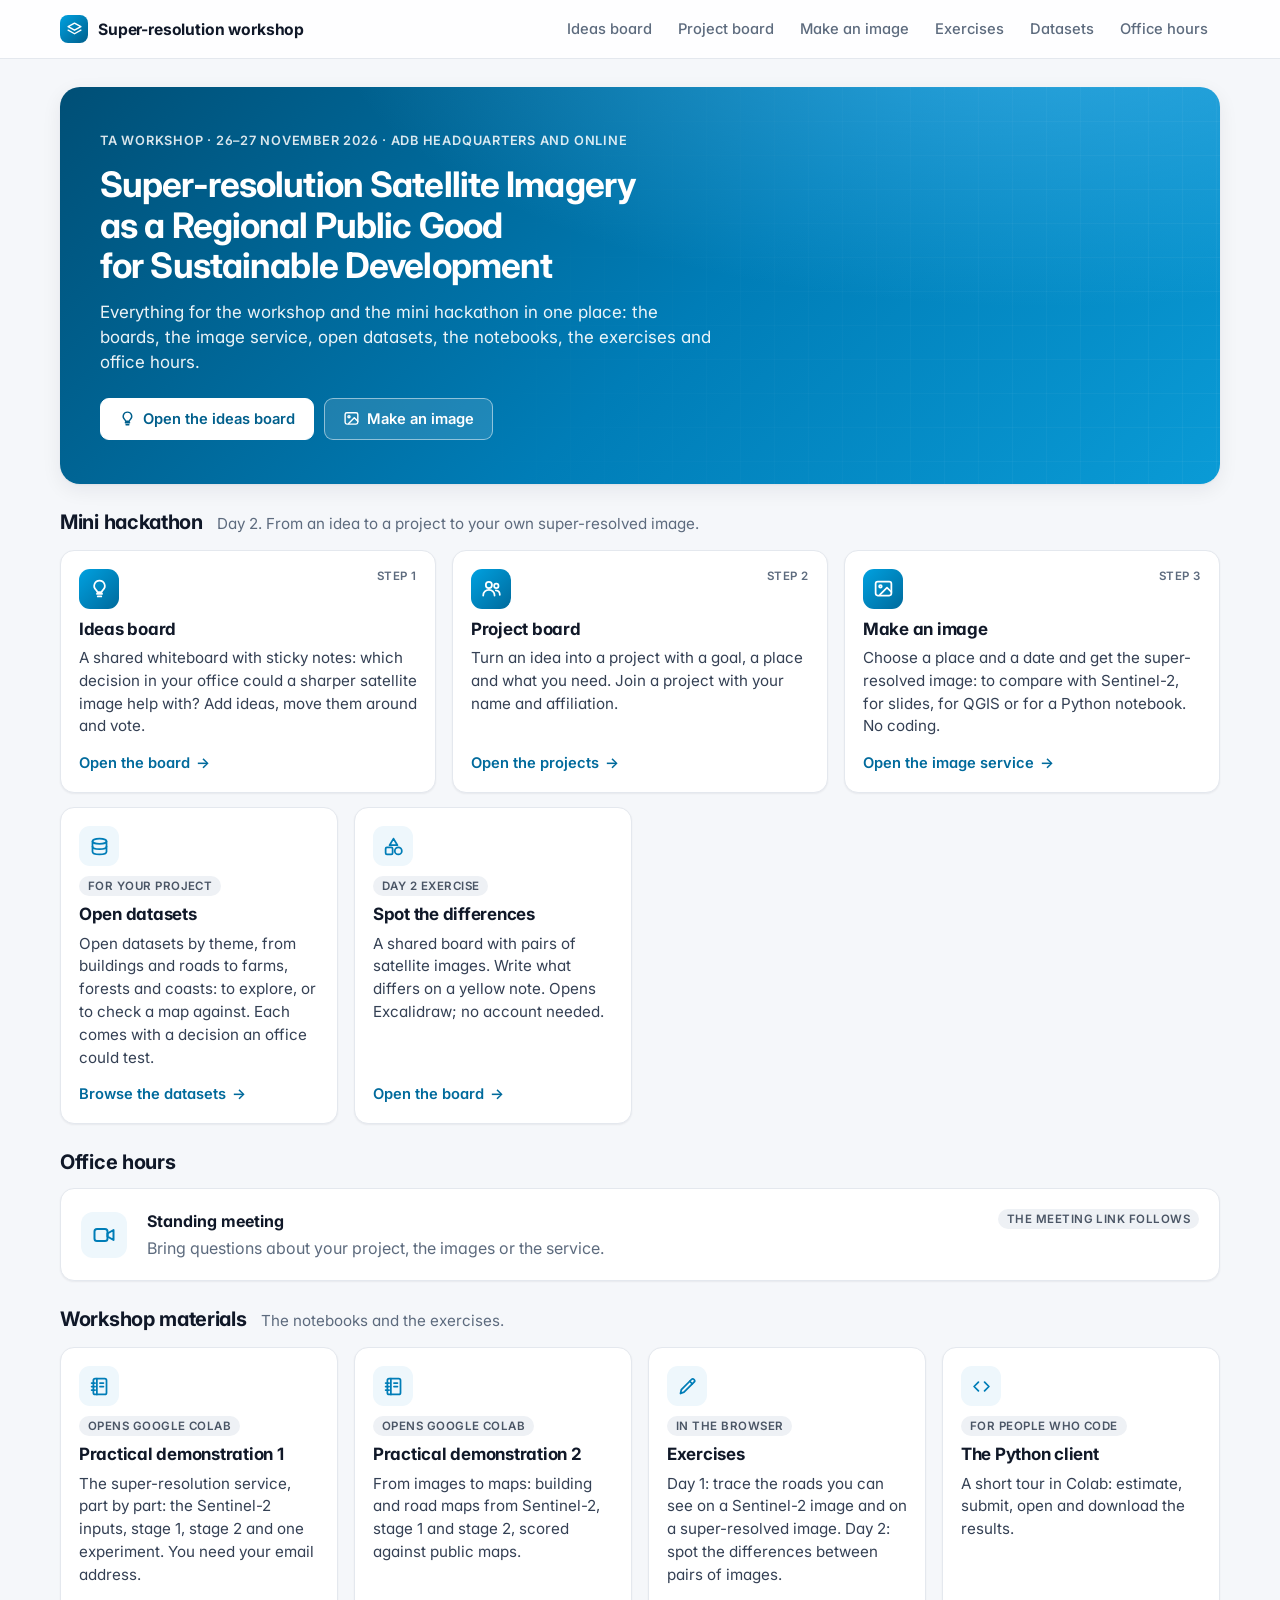
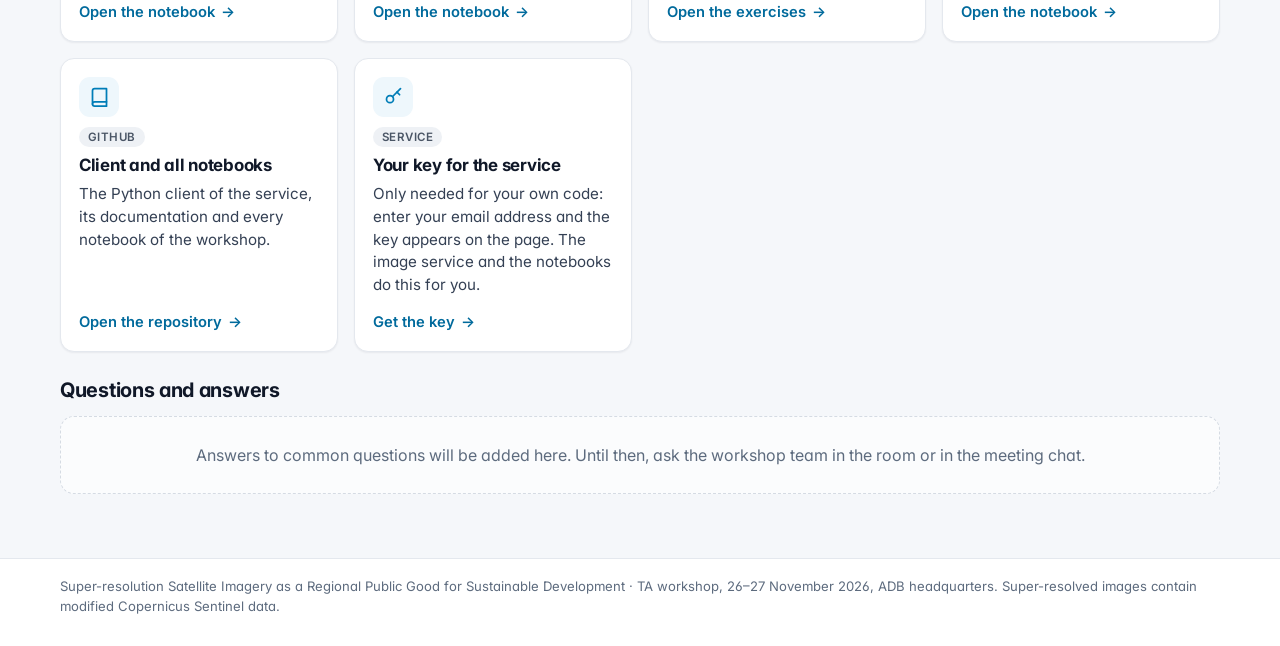
==== commit 384a1df3: "Full workshop title, open datasets page, day 2 exercise; hackathon notebook links removed - Landing " ====
--- a/index.html
+++ b/index.html
@@ -3,8 +3,8 @@
 <head>
 <meta charset="utf-8">
 <meta name="viewport" content="width=device-width,initial-scale=1,viewport-fit=cover">
-<title>Super-resolution workshop · SSTA</title>
-<meta name="description" content="Links for the workshop on super-resolution satellite imagery, 26–27 November 2026: ideas board, project board, image service, notebooks, exercises and office hours.">
+<title>Super-resolution Satellite Imagery as a Regional Public Good for Sustainable Development</title>
+<meta name="description" content="Links for the workshop on super-resolution satellite imagery, 26–27 November 2026: ideas board, project board, image service, open datasets, notebooks, exercises and office hours.">
 <link rel="icon" href="data:,">
 <link rel="preconnect" href="https://fonts.googleapis.com">
 <link rel="preconnect" href="https://fonts.gstatic.com" crossorigin>
@@ -19,7 +19,7 @@
   background-size: 34px 34px; mask-image: linear-gradient(100deg, transparent 35%, #000 100%); -webkit-mask-image: linear-gradient(100deg, transparent 35%, #000 100%); }
 .hero > * { position: relative; z-index: 1; }
 .hero .eyebrow, .hero .eyebrow b { color: rgba(255, 255, 255, .85); }
-.hero h1 { color: #fff; font-size: 2.5rem; max-width: 18ch; }
+.hero h1 { color: #fff; font-size: 2.2rem; max-width: 30ch; line-height: 1.15; }
 .hero .lead { color: rgba(255, 255, 255, .92); max-width: 56ch; }
 .hero .row { margin-top: 8px; }
 .hero .btn { border-color: rgba(255, 255, 255, .5); background: rgba(255, 255, 255, .12); color: #fff; box-shadow: none; min-height: 42px; padding: 9px 18px; }
@@ -36,7 +36,7 @@
 .oh .icon { width: 46px; height: 46px; border-radius: 12px; background: var(--wash-soft); color: var(--brand); display: grid; place-items: center; flex: none; }
 .oh .icon svg { width: 24px; height: 24px; }
 .oh .txt { flex: 1 1 320px; display: flex; flex-direction: column; gap: 3px; }
-@media (max-width: 640px) { .hero { padding: 28px 22px; border-radius: 16px; } .hero h1 { font-size: 1.8rem; } }
+@media (max-width: 640px) { .hero { padding: 28px 22px; border-radius: 16px; } .hero h1 { font-size: 1.5rem; } }
 </style>
 </head>
 <body>
@@ -44,8 +44,8 @@
 <main class="wrap">
   <div class="hero">
     <div class="eyebrow">TA workshop · 26–27 November 2026 · ADB headquarters and online</div>
-    <h1>Super-resolution satellite imagery</h1>
-    <p class="lead">Everything for the workshop and the mini hackathon in one place: the boards, the image service, the notebooks, the exercises and office hours.</p>
+    <h1>Super-resolution Satellite Imagery as a Regional Public Good for Sustainable Development</h1>
+    <p class="lead">Everything for the workshop and the mini hackathon in one place: the boards, the image service, open datasets, the notebooks, the exercises and office hours.</p>
     <div class="row">
       <a class="btn go" href="ideas/" data-keep><i data-icon="bulb"></i>Open the ideas board</a>
       <a class="btn" href="sr/"><i data-icon="image"></i>Make an image</a>
@@ -75,17 +75,19 @@
       </a>
     </div>
     <div class="tiles">
-      <a class="tile" href="https://colab.research.google.com/github/adb-sr/sr-client/blob/main/notebooks/hackathon/scenario/hackathon_scenario.ipynb" target="_blank" rel="noopener">
-        <span class="tag grey">Opens Google Colab</span>
-        <h3>Your scenario</h3>
-        <span>The hackathon notebook: is super-resolution a fit for your decision? Step by step, no coding.</span>
-        <span class="go">Open the notebook</span>
+      <a class="tile" href="datasets/">
+        <span class="icon"><i data-icon="data"></i></span>
+        <span class="tag grey">For your project</span>
+        <h3>Open datasets</h3>
+        <span>Open datasets by theme, from buildings and roads to farms, forests and coasts: to explore, or to check a map against. Each comes with a decision an office could test.</span>
+        <span class="go">Browse the datasets</span>
       </a>
-      <a class="tile" href="https://github.com/adb-sr/sr-client/blob/main/notebooks/hackathon/README.md" target="_blank" rel="noopener">
-        <span class="tag grey">Guide</span>
-        <h3>How the hackathon works</h3>
-        <span>The steps, team roles, the slide, and three tasks with measured results: informal settlements, land cover, field boundaries.</span>
-        <span class="go">Read the guide</span>
+      <a class="tile" href="https://excalidraw.com/#room=3b9714d4aa1342b0e657,jvy1OCuXChZAedLGoiZDKg" target="_blank" rel="noopener">
+        <span class="icon"><i data-icon="shapes"></i></span>
+        <span class="tag grey">Day 2 exercise</span>
+        <h3>Spot the differences</h3>
+        <span>A shared board with pairs of satellite images. Write what differs on a yellow note. Opens Excalidraw; no account needed.</span>
+        <span class="go">Open the board</span>
       </a>
     </div>
   </section>
@@ -104,7 +106,7 @@
   </section>
 
   <section id="materials">
-    <div class="sec-head"><h2>Workshop materials</h2><p>The notebooks and exercises of day 1.</p></div>
+    <div class="sec-head"><h2>Workshop materials</h2><p>The notebooks and the exercises.</p></div>
     <div class="tiles">
       <a class="tile" href="https://colab.research.google.com/github/adb-sr/sr-client/blob/main/notebooks/demo1_super_resolution.ipynb" target="_blank" rel="noopener">
         <span class="icon"><i data-icon="notebook"></i></span>
@@ -124,7 +126,7 @@
         <span class="icon"><i data-icon="pen"></i></span>
         <span class="tag grey">In the browser</span>
         <h3>Exercises</h3>
-        <span>Trace the roads you can see on a Sentinel-2 image and on a super-resolved image.</span>
+        <span>Day 1: trace the roads you can see on a Sentinel-2 image and on a super-resolved image. Day 2: spot the differences between pairs of images.</span>
         <span class="go">Open the exercises</span>
       </a>
       <a class="tile" href="https://colab.research.google.com/github/adb-sr/sr-client/blob/main/notebooks/workshop.ipynb" target="_blank" rel="noopener">
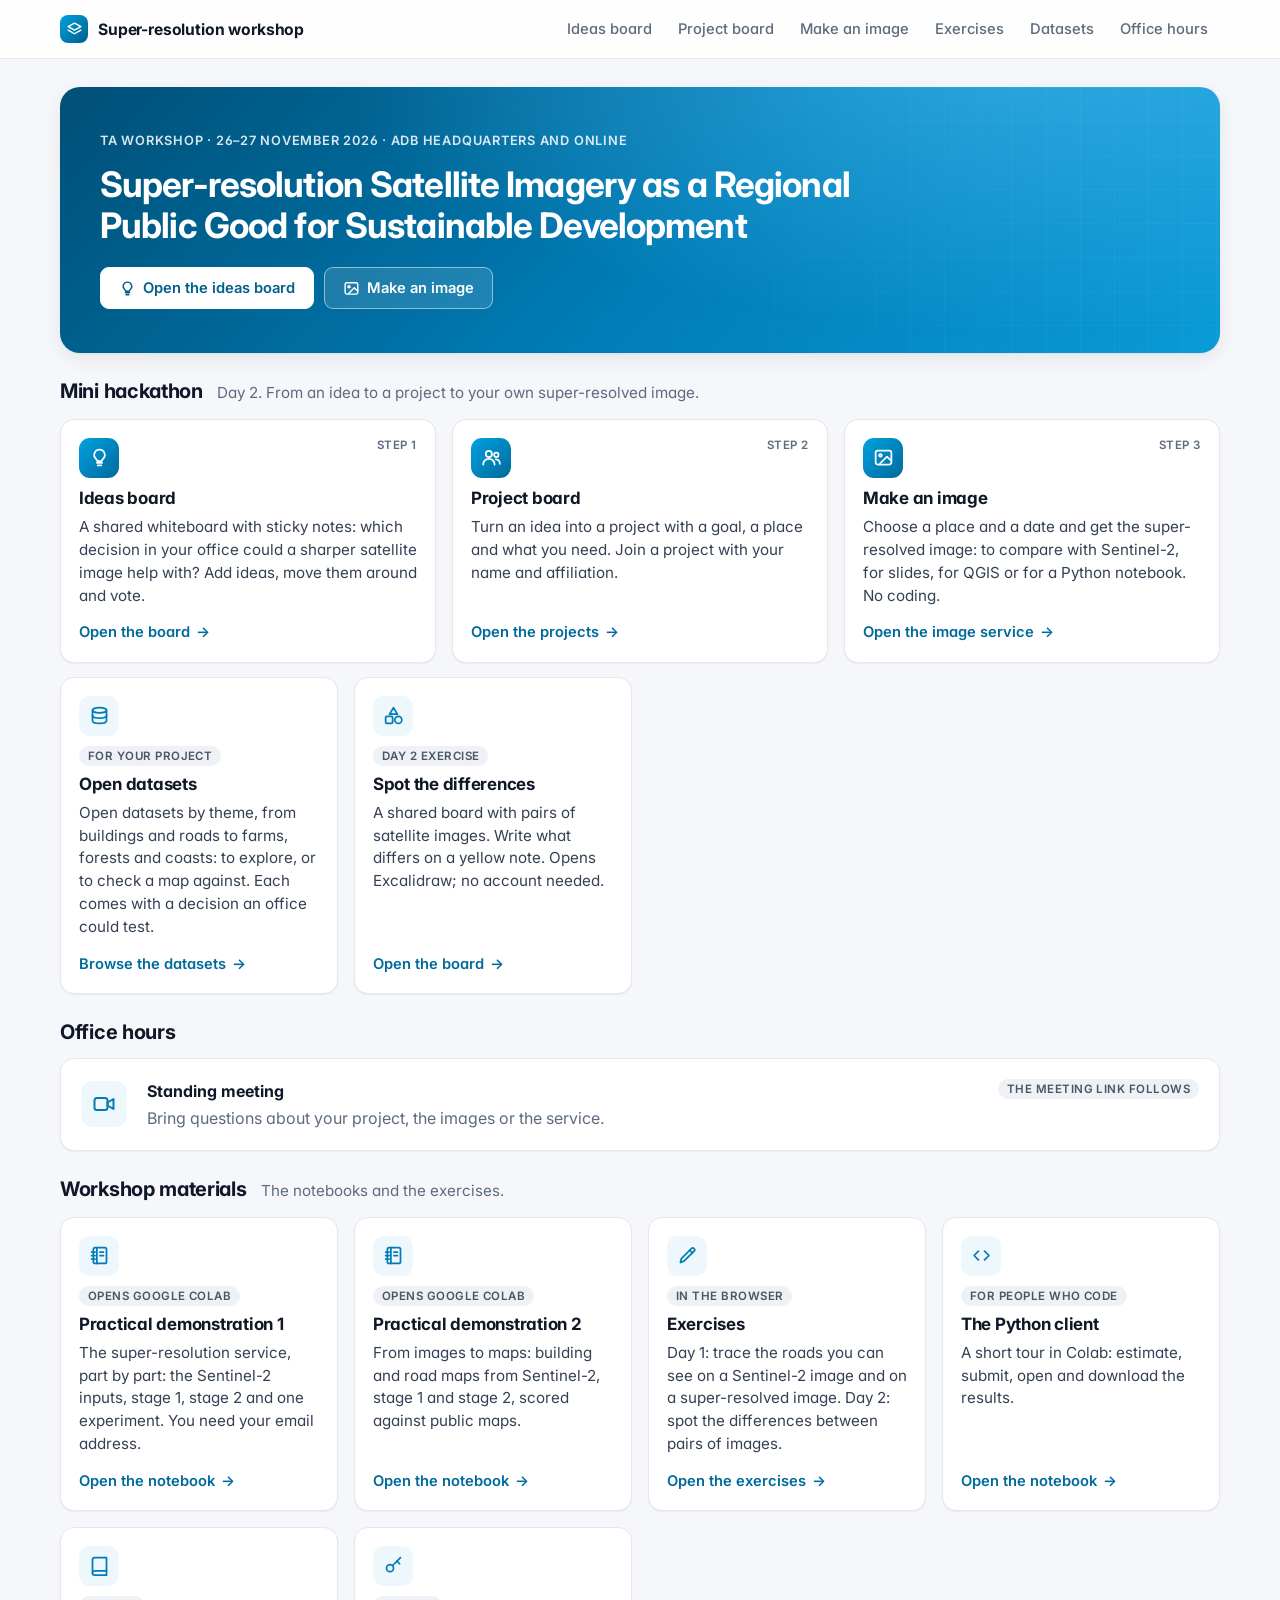
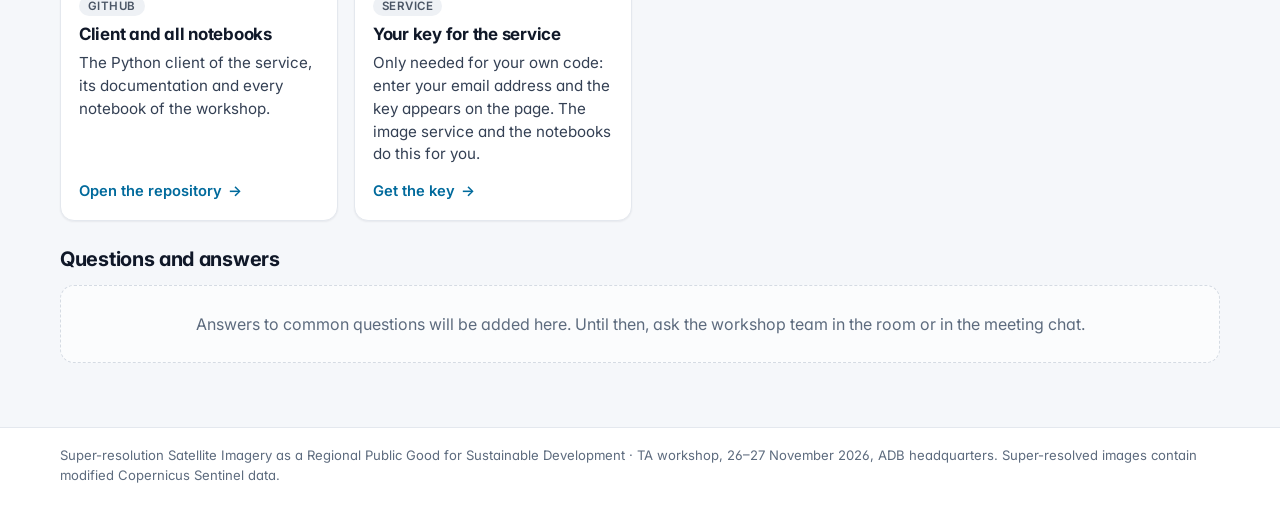
==== commit 1839977f: "Landing page: title on two lines, no subtitle Co-Authored-By: Claude Fable 5.2 <noreply@anthropic.co" ====
--- a/index.html
+++ b/index.html
@@ -19,8 +19,7 @@
   background-size: 34px 34px; mask-image: linear-gradient(100deg, transparent 35%, #000 100%); -webkit-mask-image: linear-gradient(100deg, transparent 35%, #000 100%); }
 .hero > * { position: relative; z-index: 1; }
 .hero .eyebrow, .hero .eyebrow b { color: rgba(255, 255, 255, .85); }
-.hero h1 { color: #fff; font-size: 2.2rem; max-width: 30ch; line-height: 1.15; }
-.hero .lead { color: rgba(255, 255, 255, .92); max-width: 56ch; }
+.hero h1 { color: #fff; font-size: 2.2rem; max-width: none; line-height: 1.15; }
 .hero .row { margin-top: 8px; }
 .hero .btn { border-color: rgba(255, 255, 255, .5); background: rgba(255, 255, 255, .12); color: #fff; box-shadow: none; min-height: 42px; padding: 9px 18px; }
 .hero .btn:hover { background: rgba(255, 255, 255, .22); border-color: #fff; }
@@ -45,7 +44,6 @@
   <div class="hero">
     <div class="eyebrow">TA workshop · 26–27 November 2026 · ADB headquarters and online</div>
     <h1>Super-resolution Satellite Imagery as a Regional Public Good for Sustainable Development</h1>
-    <p class="lead">Everything for the workshop and the mini hackathon in one place: the boards, the image service, open datasets, the notebooks, the exercises and office hours.</p>
     <div class="row">
       <a class="btn go" href="ideas/" data-keep><i data-icon="bulb"></i>Open the ideas board</a>
       <a class="btn" href="sr/"><i data-icon="image"></i>Make an image</a>
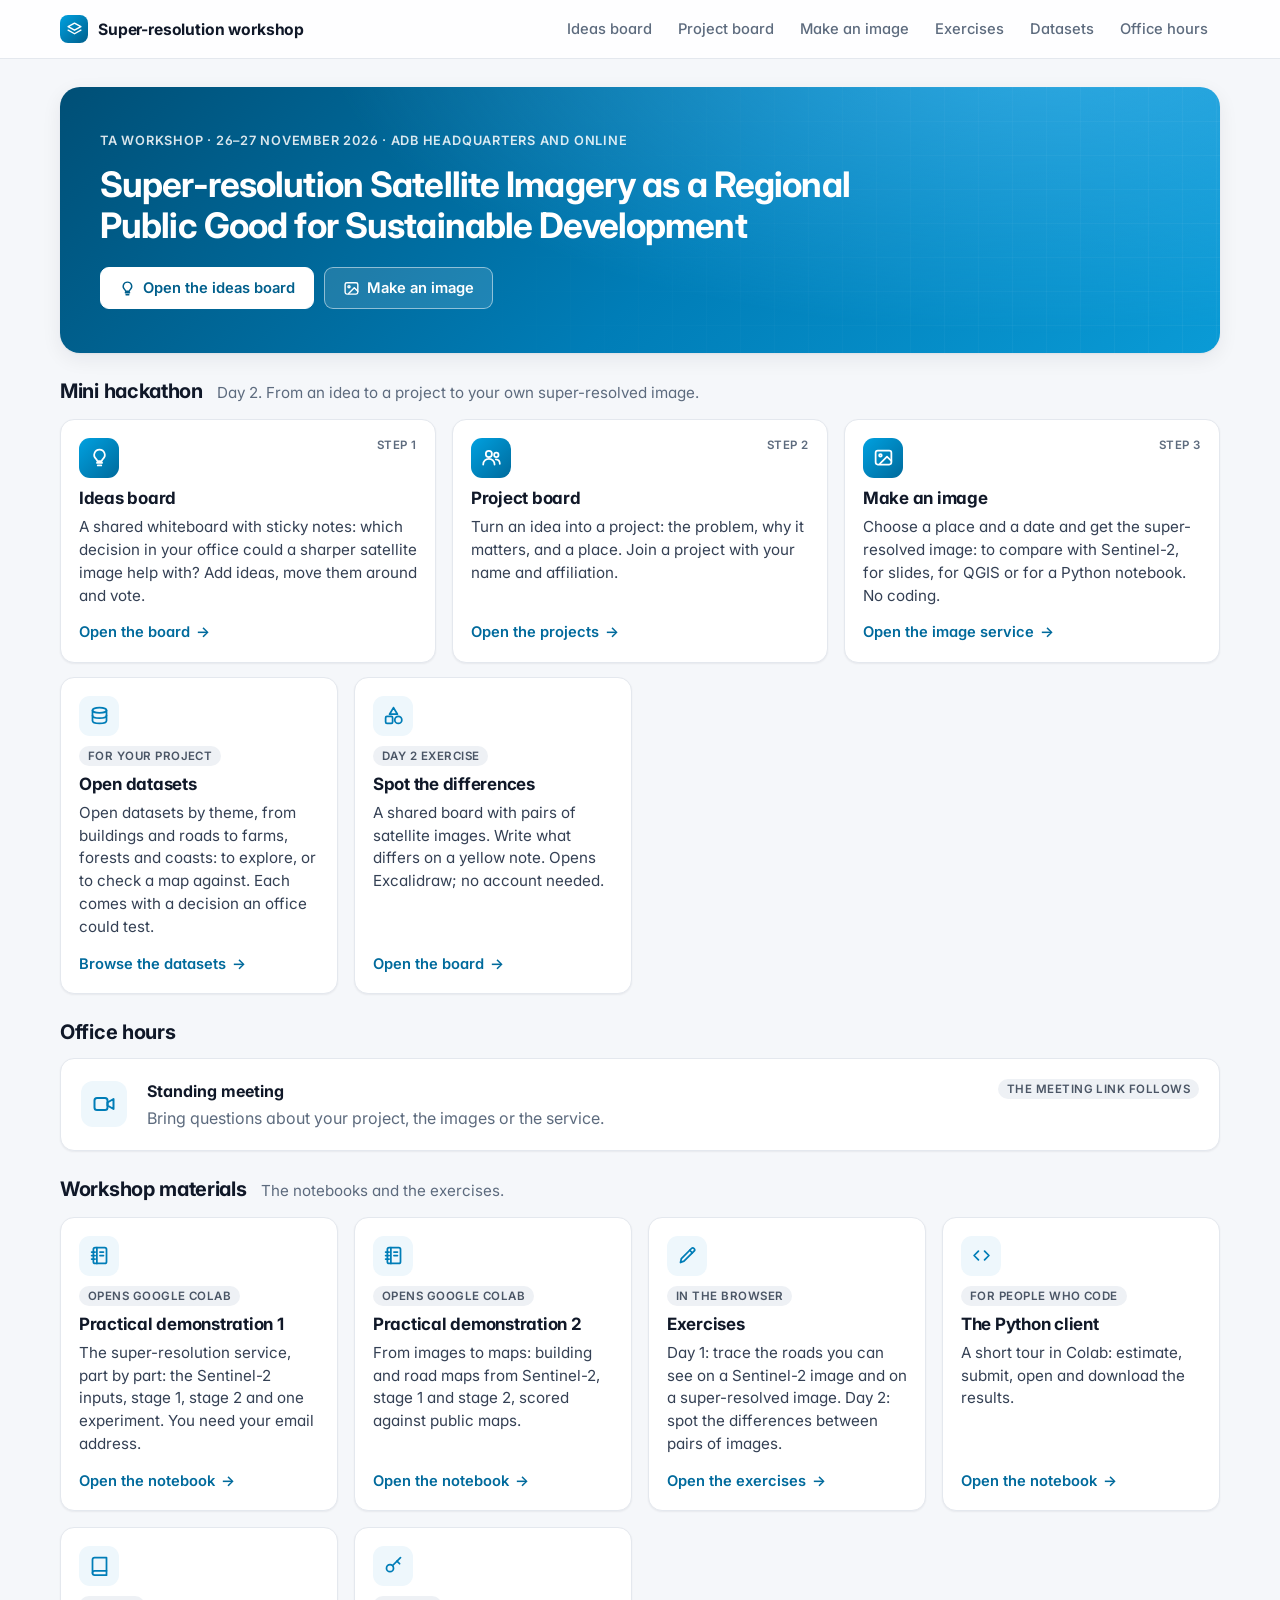
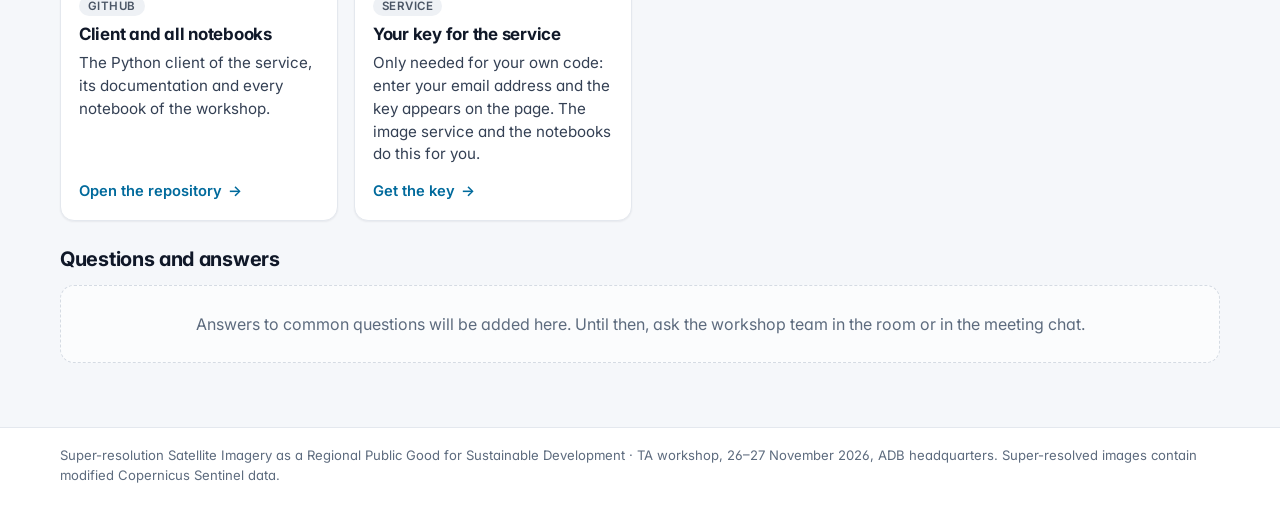
==== commit 357dafd2: "Project board: ask for the problem and why it matters; no needs field Co-Authored-By: Claude Fable 5" ====
--- a/index.html
+++ b/index.html
@@ -62,7 +62,7 @@
       <a class="tile main" href="projects/" data-keep>
         <span class="icon"><i data-icon="users"></i></span>
         <h3>Project board</h3>
-        <span>Turn an idea into a project with a goal, a place and what you need. Join a project with your name and affiliation.</span>
+        <span>Turn an idea into a project: the problem, why it matters, and a place. Join a project with your name and affiliation.</span>
         <span class="go">Open the projects</span>
       </a>
       <a class="tile main" href="sr/">
